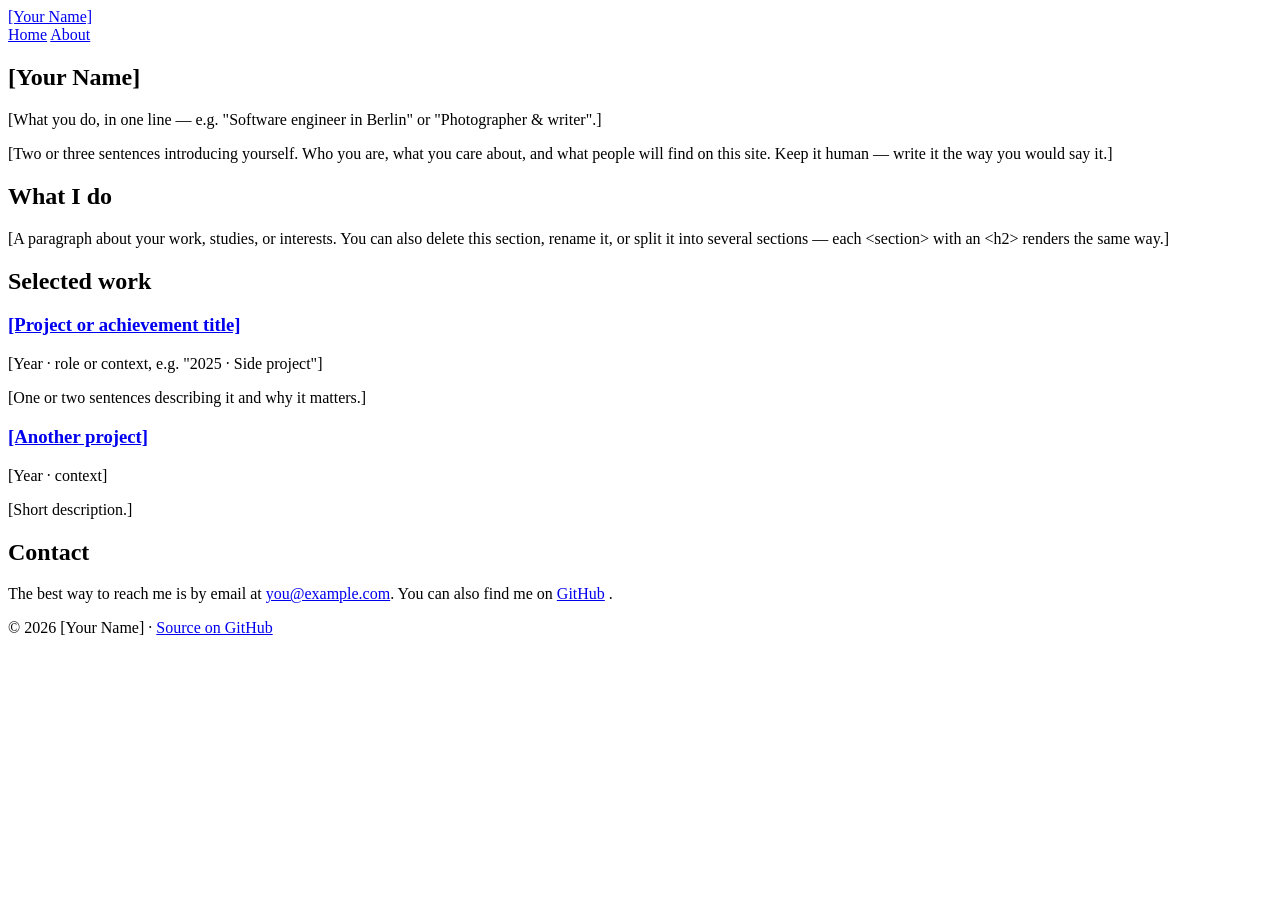
==== index.html @ b74f61a4 "Add files via upload" ====
<!DOCTYPE html>
<html lang="en">
<!--
  ============================================================
  index.html — Homepage
  ============================================================
  This is the front page of your personal website.

  HOW THIS FILE IS ORGANISED
  1. <head>   — metadata, page title, stylesheet link
  2. <header> — your name + site navigation (same on every page)
  3. <main>   — the actual page content, split into <section>s
  4. <footer> — copyright / small links (same on every page)

  ADDING A NEW PAGE (e.g. projects.html)
  1. Copy this file (or about.html) and rename it.
  2. Change the <title>, the <h1>/intro, and the content in <main>.
  3. Add a link to it in the <nav> below — on EVERY page,
     so the menu stays consistent across the site.
  4. Move the class "is-active" in the nav to mark the current page.

  Anything written like [THIS] is a placeholder for you to replace.
  ============================================================
-->
<head>
  <meta charset="UTF-8">
  <!-- Makes the site scale properly on phones -->
  <meta name="viewport" content="width=device-width, initial-scale=1.0">

  <!-- Shown in the browser tab and in search results -->
  <title>[Your Name] — Personal Website</title>

  <!-- Short description used by search engines and link previews -->
  <meta name="description" content="[One sentence about who you are and what you do.]">

  <!-- The single stylesheet for the whole site -->
  <link rel="stylesheet" href="css/style.css">

  <!-- Optional: a favicon (small icon in the browser tab).
       Put a file called favicon.png in assets/images/ and uncomment:
  <link rel="icon" href="assets/images/favicon.png">
  -->
</head>

<body>

  <!-- ==========================================================
       HEADER — appears identically on every page.
       If you edit it here, copy the change to every other page.
       ========================================================== -->
  <header class="site-header">
    <div class="wrap">
      <!-- Your name acts as the site logo and links home -->
      <a class="site-name" href="index.html">[Your Name]</a>

      <nav class="site-nav" aria-label="Main navigation">
        <!-- "is-active" marks the page the visitor is currently on -->
        <a href="index.html" class="is-active">Home</a>
        <a href="about.html">About</a>
        <!-- Add more pages here, e.g.:
        <a href="projects.html">Projects</a>
        <a href="writing.html">Writing</a>
        -->
      </nav>
    </div>
  </header>

  <!-- ==========================================================
       MAIN CONTENT — everything unique to this page lives here.
       ========================================================== -->
  <main class="wrap">

    <!-- INTRO / HERO — the first thing visitors read -->
    <section class="intro">
      <h1>[Your Name]</h1>
      <p class="intro-tagline">[What you do, in one line — e.g. "Software engineer in Berlin" or "Photographer &amp; writer".]</p>
      <p>
        [Two or three sentences introducing yourself. Who you are, what you
        care about, and what people will find on this site. Keep it human —
        write it the way you would say it.]
      </p>
    </section>

    <!-- WHAT I DO — a short overview section.
         Duplicate the <section> block to add more sections. -->
    <section>
      <h2>What I do</h2>
      <p>
        [A paragraph about your work, studies, or interests. You can also
        delete this section, rename it, or split it into several sections —
        each &lt;section&gt; with an &lt;h2&gt; renders the same way.]
      </p>
    </section>

    <!-- SELECTED WORK / PROJECTS — an example list layout.
         Each <article> is one item; copy-paste to add more. -->
    <section>
      <h2>Selected work</h2>

      <article class="item">
        <h3><a href="#">[Project or achievement title]</a></h3>
        <p class="item-meta">[Year · role or context, e.g. "2025 · Side project"]</p>
        <p>[One or two sentences describing it and why it matters.]</p>
      </article>

      <article class="item">
        <h3><a href="#">[Another project]</a></h3>
        <p class="item-meta">[Year · context]</p>
        <p>[Short description.]</p>
      </article>
    </section>

    <!-- CONTACT — how to reach you -->
    <section>
      <h2>Contact</h2>
      <p>
        The best way to reach me is by email at
        <a href="mailto:you@example.com">you@example.com</a>.
        You can also find me on
        <a href="https://github.com/yourusername">GitHub</a>
        <!-- Add more, e.g. LinkedIn, Mastodon, Instagram … -->.
      </p>
    </section>

  </main>

  <!-- ==========================================================
       FOOTER — appears identically on every page.
       ========================================================== -->
  <footer class="site-footer">
    <div class="wrap">
      <p>&copy; 2026 [Your Name] · <a href="https://github.com/yourusername/yourrepo">Source on GitHub</a></p>
    </div>
  </footer>

</body>
</html>
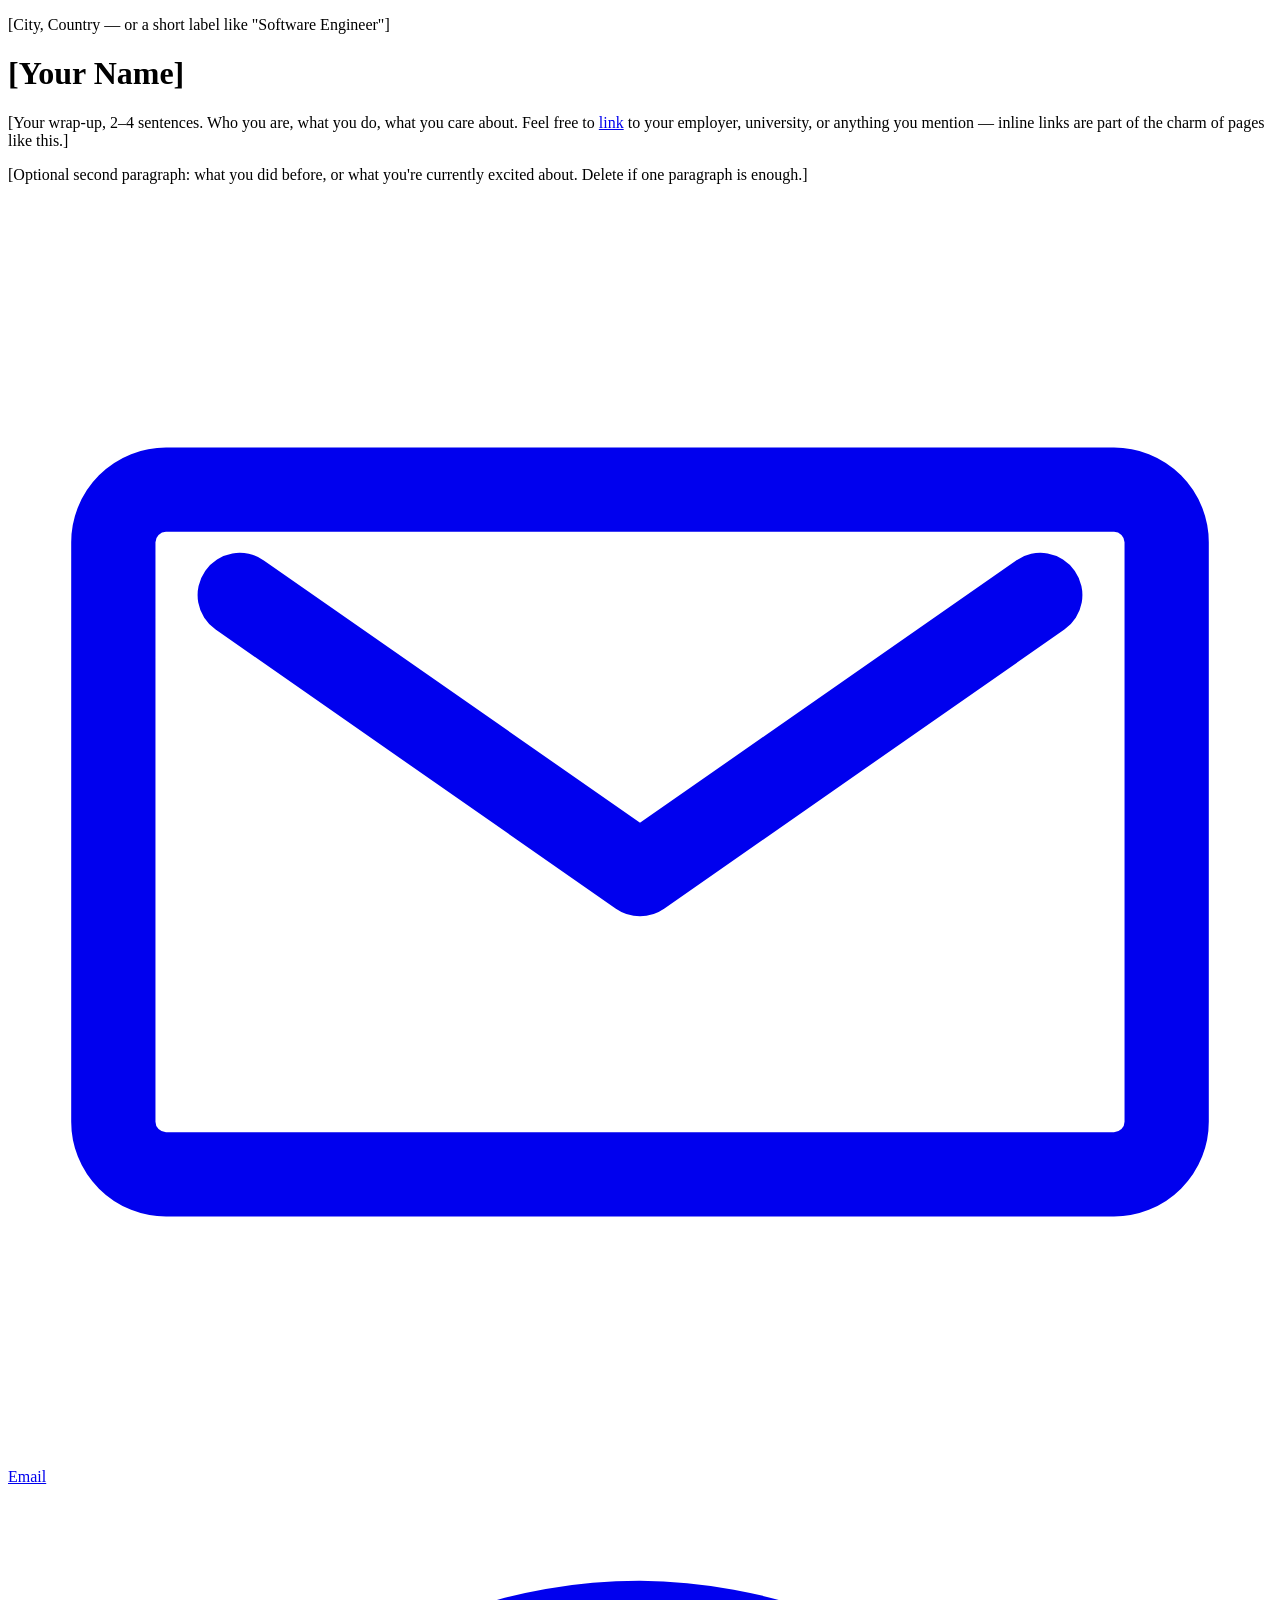
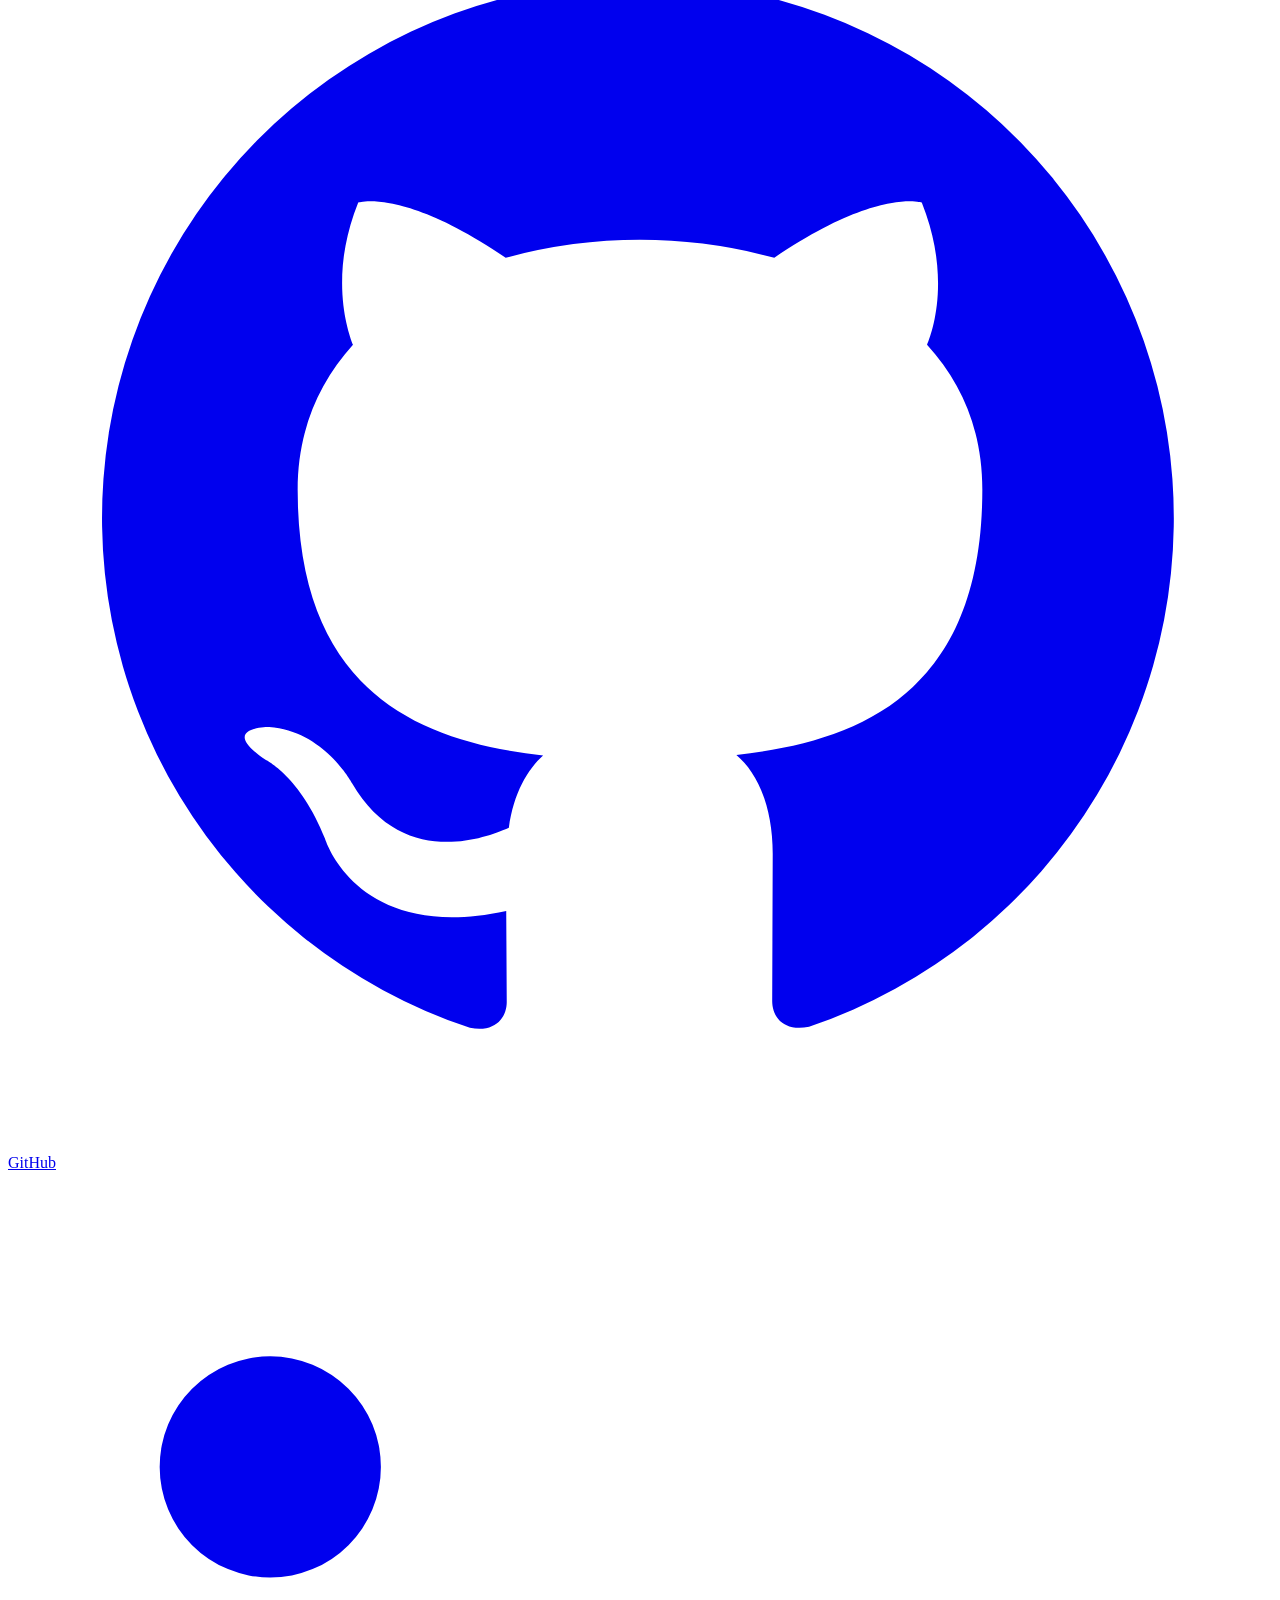
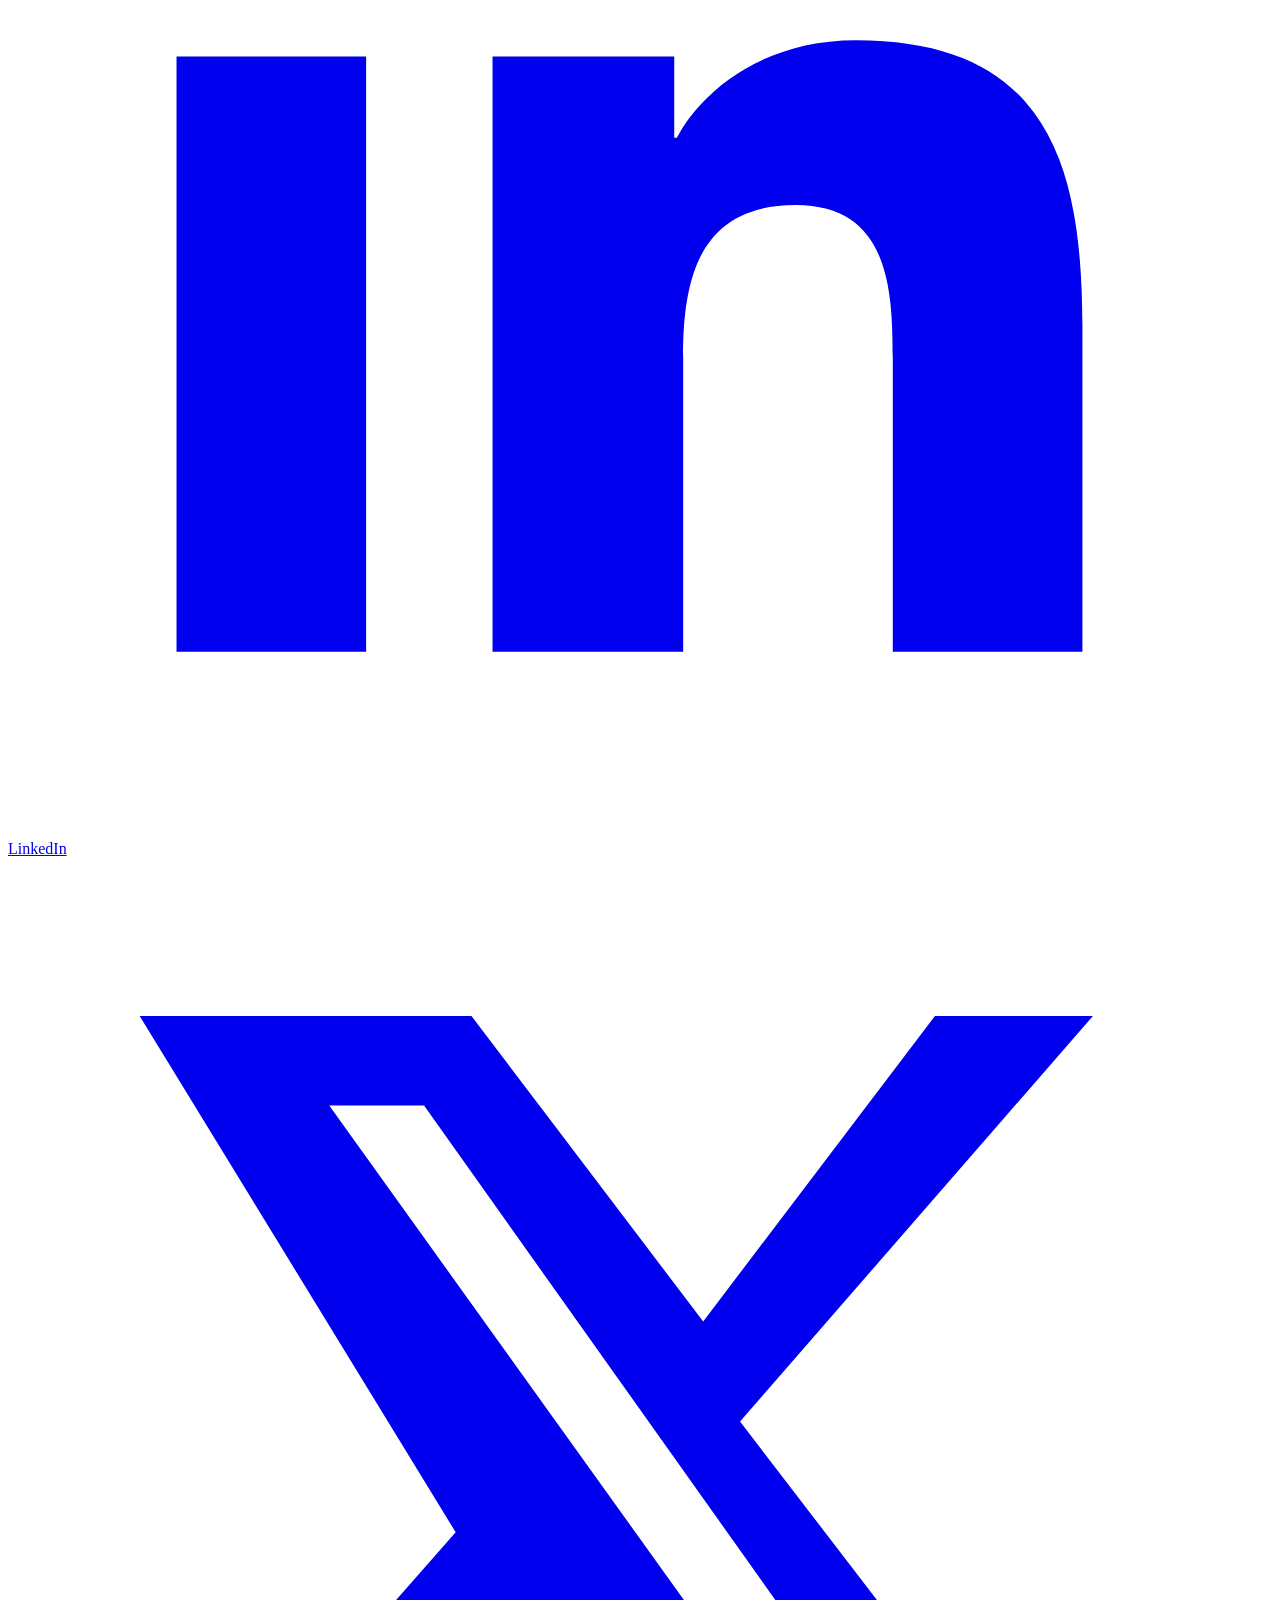
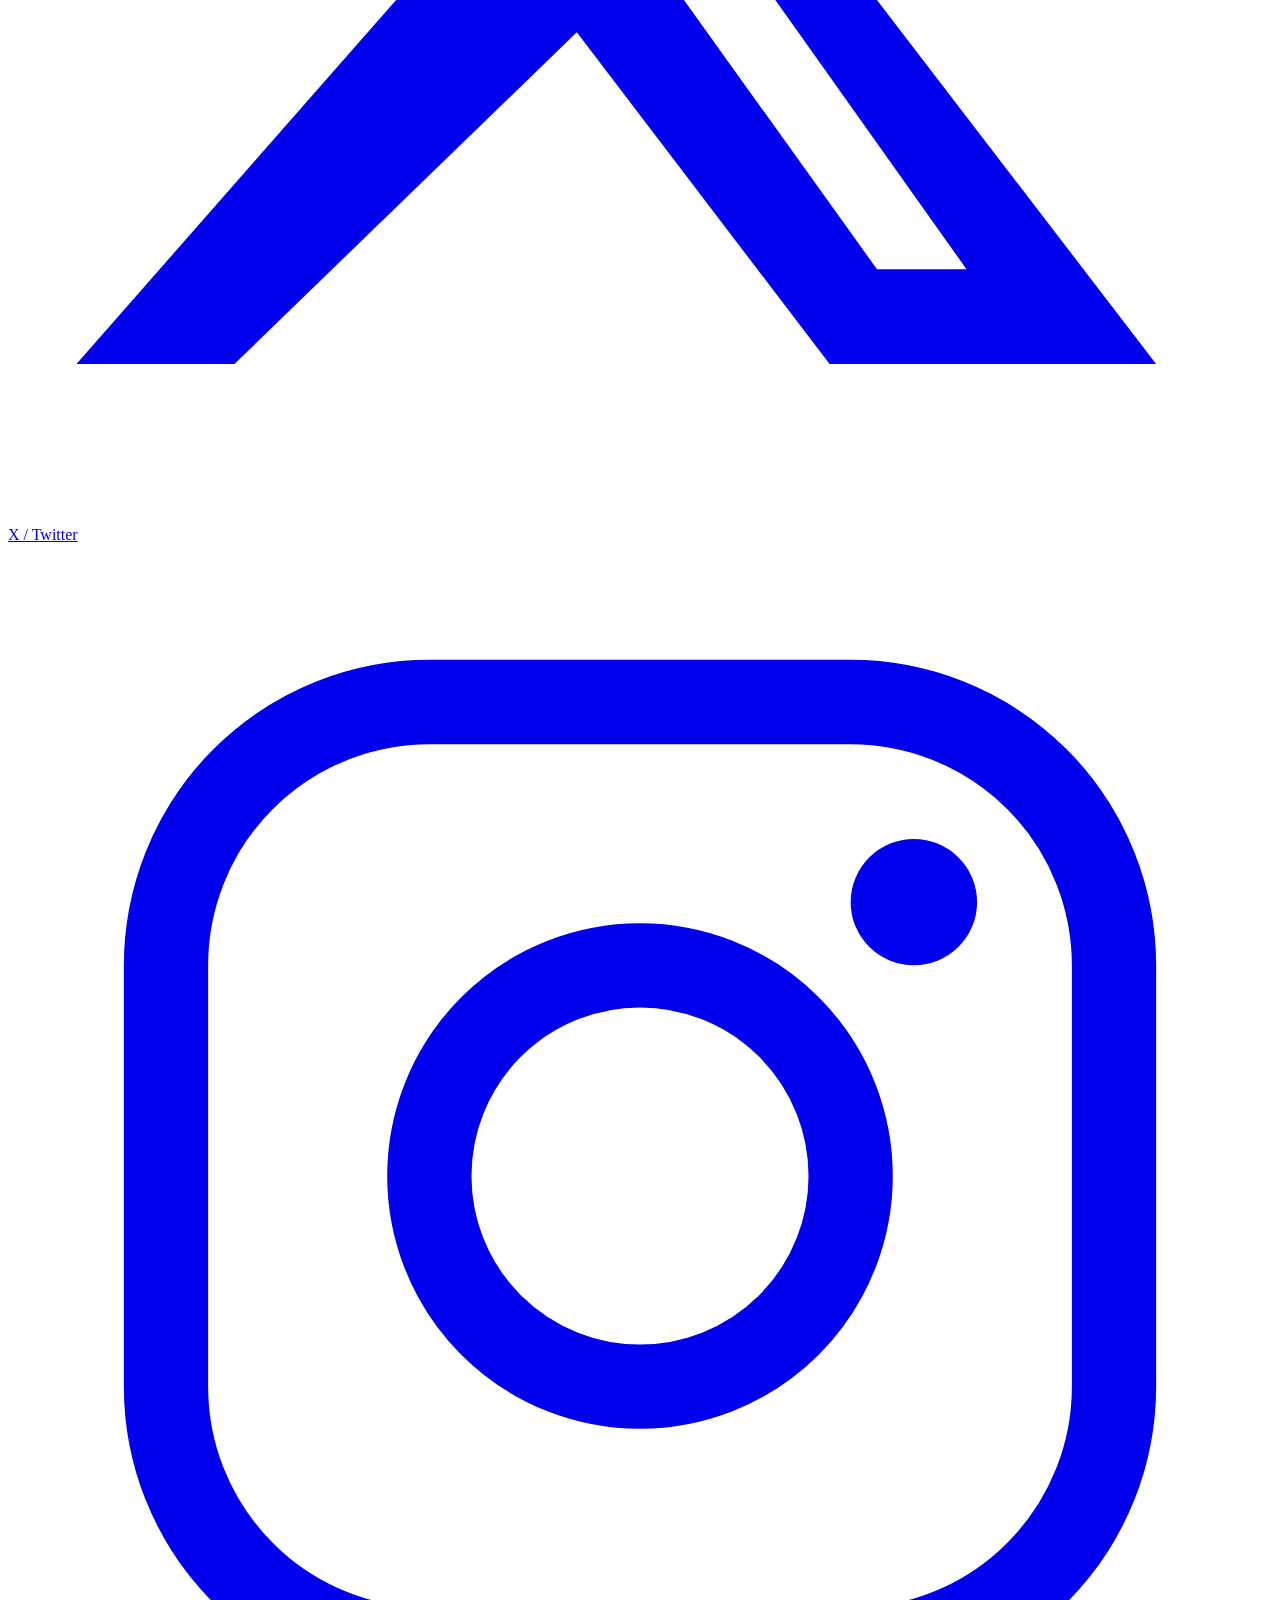
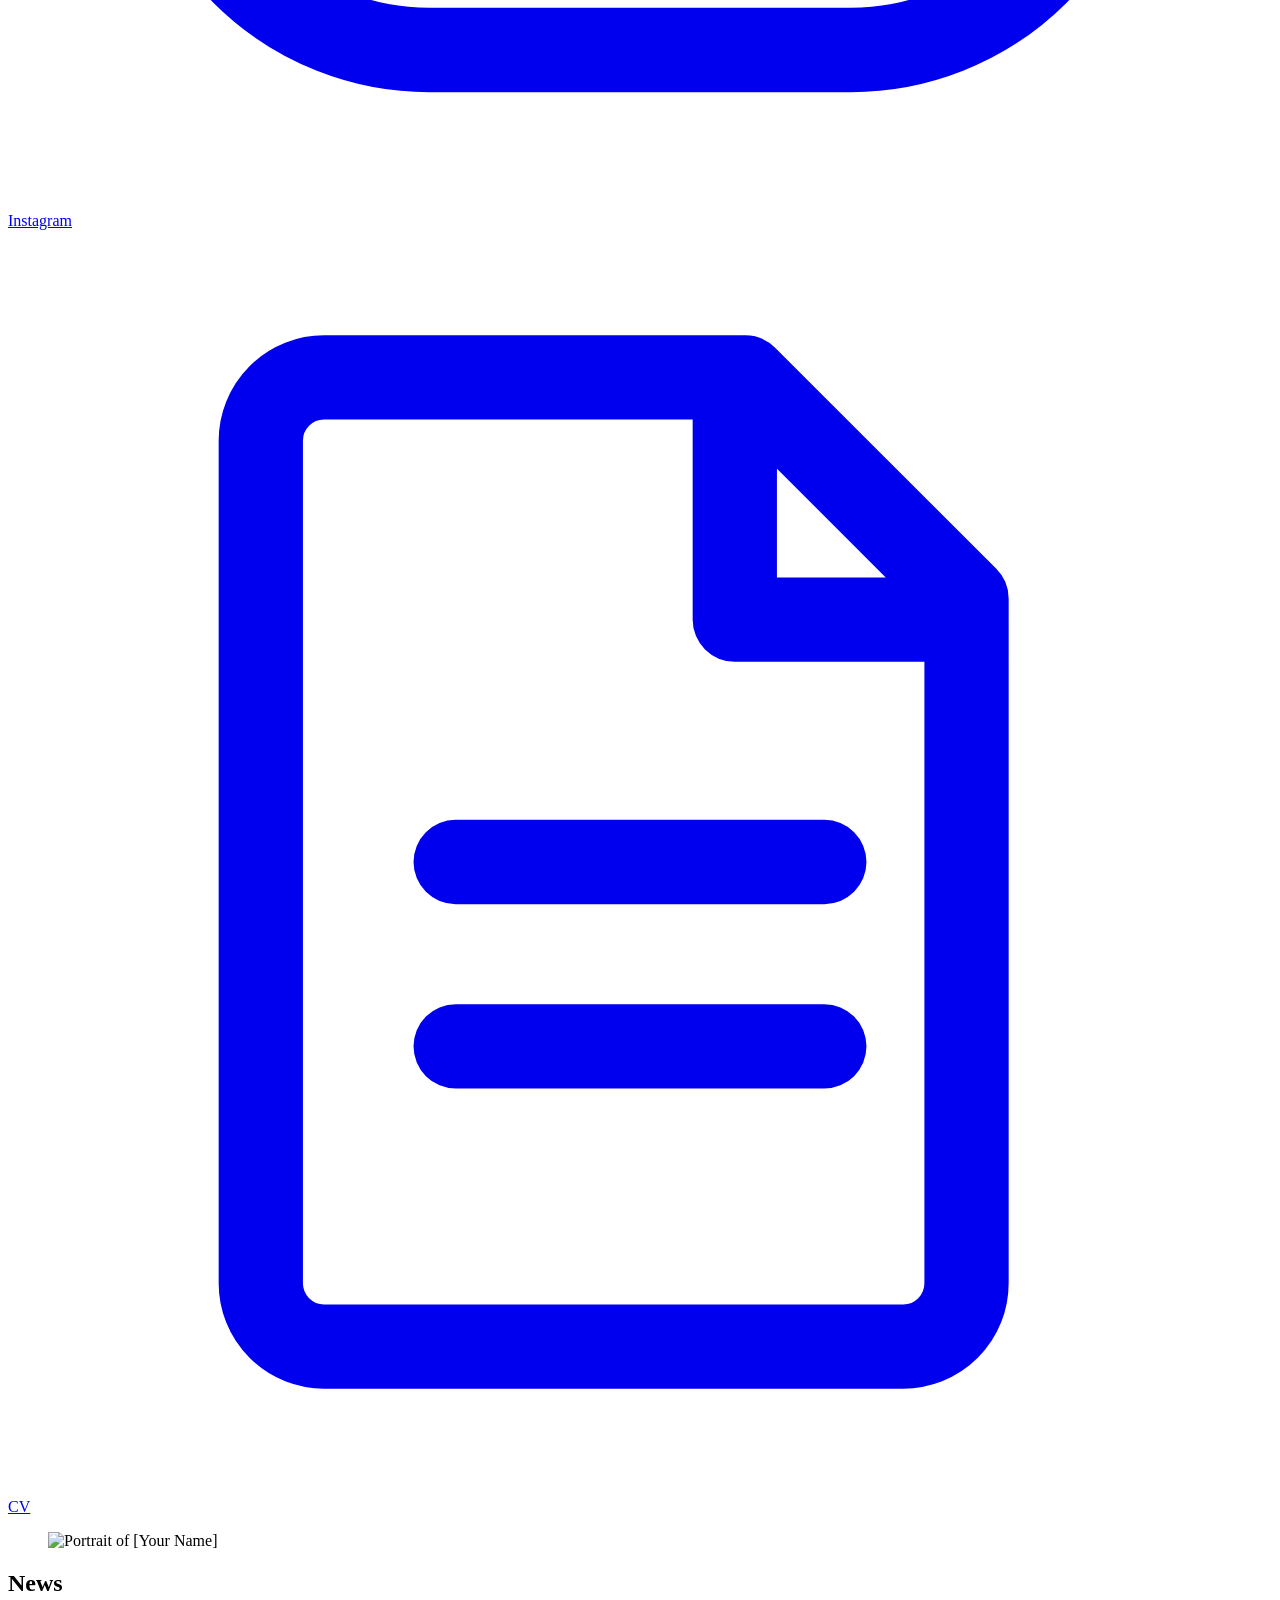
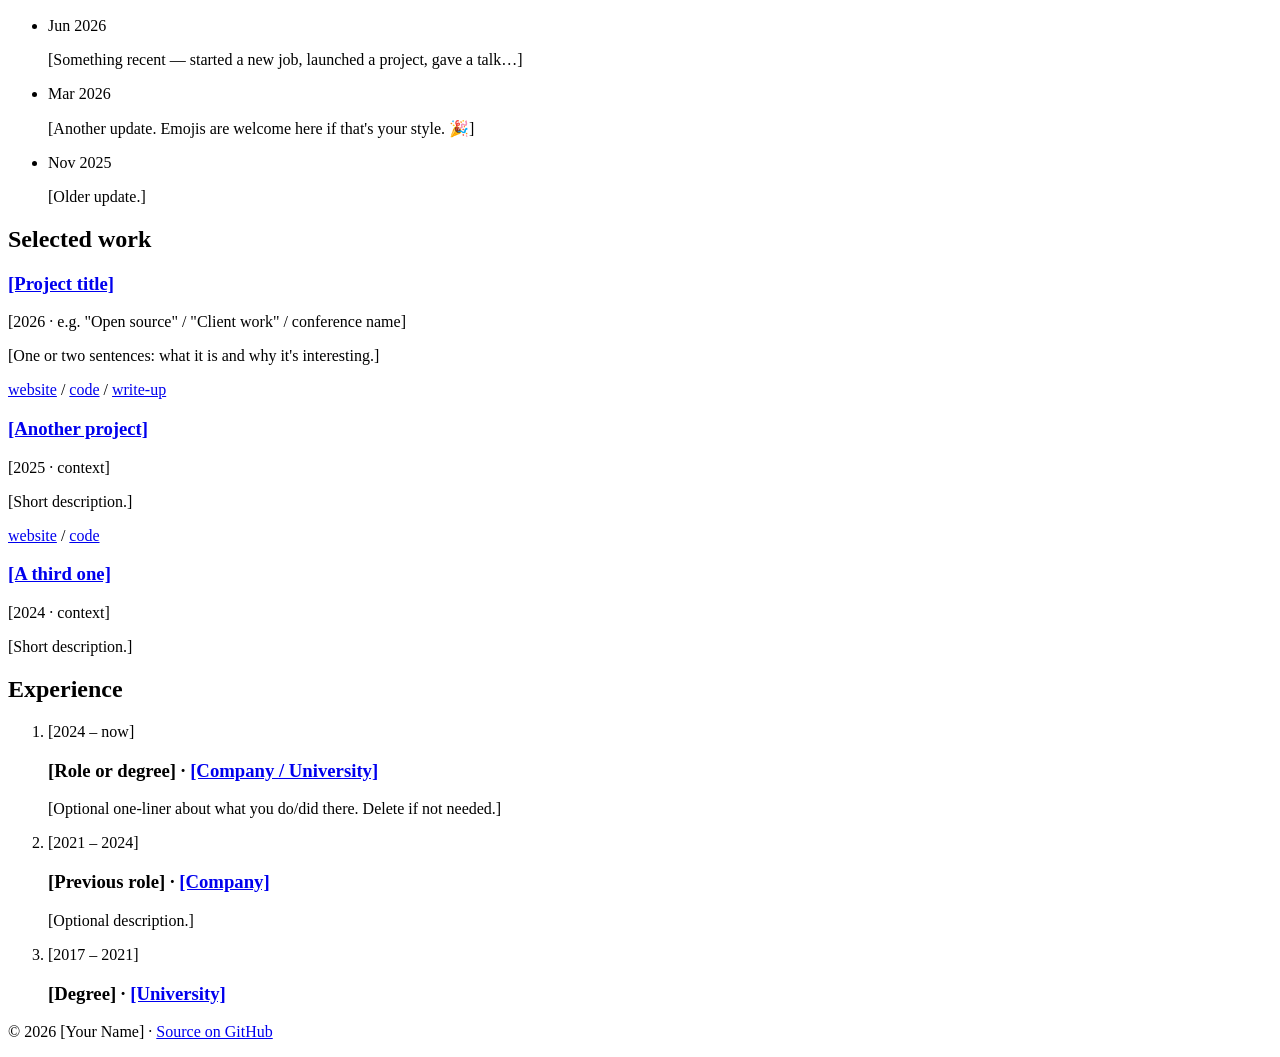
==== commit a28e2735: "Add files via upload" ====
--- a/index.html
+++ b/index.html
@@ -2,136 +2,226 @@
 <html lang="en">
 <!--
   ============================================================
-  index.html — Homepage
+  index.html — Single-page personal homepage
   ============================================================
-  This is the front page of your personal website.
-
-  HOW THIS FILE IS ORGANISED
-  1. <head>   — metadata, page title, stylesheet link
-  2. <header> — your name + site navigation (same on every page)
-  3. <main>   — the actual page content, split into <section>s
-  4. <footer> — copyright / small links (same on every page)
-
-  ADDING A NEW PAGE (e.g. projects.html)
-  1. Copy this file (or about.html) and rename it.
-  2. Change the <title>, the <h1>/intro, and the content in <main>.
-  3. Add a link to it in the <nav> below — on EVERY page,
-     so the menu stays consistent across the site.
-  4. Move the class "is-active" in the nav to mark the current page.
-
-  Anything written like [THIS] is a placeholder for you to replace.
+  Layout (top to bottom):
+
+  1. HERO        — your bio on the left, photo on the right,
+                   social links underneath the bio
+  2. NEWS        — short dated updates
+  3. SELECTED WORK — projects / publications / things you made
+  4. EXPERIENCE  — education & jobs as a timeline
+  5. FOOTER
+
+  Everything written [LIKE THIS] is a placeholder to replace.
+  Each section is independent: delete any <section> you don't
+  need, or duplicate one to add more — the styling adapts.
+
+  The matching styles live in css/style.css, organised with the
+  same section names so you can find things quickly.
   ============================================================
 -->
 <head>
   <meta charset="UTF-8">
-  <!-- Makes the site scale properly on phones -->
   <meta name="viewport" content="width=device-width, initial-scale=1.0">
 
-  <!-- Shown in the browser tab and in search results -->
-  <title>[Your Name] — Personal Website</title>
-
-  <!-- Short description used by search engines and link previews -->
-  <meta name="description" content="[One sentence about who you are and what you do.]">
-
-  <!-- The single stylesheet for the whole site -->
+  <!-- Browser tab + search result title -->
+  <title>[Your Name]</title>
+  <meta name="description" content="[One sentence: who you are and what you do.]">
+
   <link rel="stylesheet" href="css/style.css">
 
-  <!-- Optional: a favicon (small icon in the browser tab).
-       Put a file called favicon.png in assets/images/ and uncomment:
+  <!-- Optional favicon: put favicon.png into assets/images/ and uncomment
   <link rel="icon" href="assets/images/favicon.png">
   -->
 </head>
 
 <body>
 
-  <!-- ==========================================================
-       HEADER — appears identically on every page.
-       If you edit it here, copy the change to every other page.
-       ========================================================== -->
-  <header class="site-header">
-    <div class="wrap">
-      <!-- Your name acts as the site logo and links home -->
-      <a class="site-name" href="index.html">[Your Name]</a>
-
-      <nav class="site-nav" aria-label="Main navigation">
-        <!-- "is-active" marks the page the visitor is currently on -->
-        <a href="index.html" class="is-active">Home</a>
-        <a href="about.html">About</a>
-        <!-- Add more pages here, e.g.:
-        <a href="projects.html">Projects</a>
-        <a href="writing.html">Writing</a>
-        -->
+<main class="wrap">
+
+  <!-- ==========================================================
+       1. HERO — bio left, photo right (stacks on phones)
+       ========================================================== -->
+  <header class="hero">
+
+    <div class="hero-text">
+      <p class="eyebrow">[City, Country — or a short label like "Software Engineer"]</p>
+      <h1>[Your Name]</h1>
+
+      <p>
+        [Your wrap-up, 2–4 sentences. Who you are, what you do, what you
+        care about. Feel free to <a href="#">link</a> to your employer,
+        university, or anything you mention — inline links are part of
+        the charm of pages like this.]
+      </p>
+      <p>
+        [Optional second paragraph: what you did before, or what you're
+        currently excited about. Delete if one paragraph is enough.]
+      </p>
+
+      <!-- SOCIAL LINKS ---------------------------------------------
+           Each link is one <a class="chip">. The little pictures are
+           inline SVG icons (no downloads, they inherit the text color).
+           Delete the ones you don't use; reorder freely.
+           To add another network, copy a chip and swap icon + label.
+      ----------------------------------------------------------- -->
+      <nav class="socials" aria-label="Profiles and contact">
+
+        <a class="chip" href="mailto:you@example.com">
+          <svg class="icon" viewBox="0 0 24 24" aria-hidden="true"><path d="M3 5.5h18a1 1 0 0 1 1 1v11a1 1 0 0 1-1 1H3a1 1 0 0 1-1-1v-11a1 1 0 0 1 1-1Zm1.4 2L12 12.8 19.6 7.5" fill="none" stroke="currentColor" stroke-width="1.6" stroke-linecap="round" stroke-linejoin="round"/></svg>
+          Email
+        </a>
+
+        <a class="chip" href="https://github.com/yourusername">
+          <svg class="icon" viewBox="0 0 24 24" aria-hidden="true"><path fill="currentColor" d="M12 1.8a10.2 10.2 0 0 0-3.23 19.88c.51.1.7-.22.7-.49l-.01-1.73c-2.84.62-3.44-1.37-3.44-1.37-.46-1.18-1.13-1.5-1.13-1.5-.93-.63.07-.62.07-.62 1.03.07 1.57 1.06 1.57 1.06.91 1.57 2.4 1.11 2.98.85.09-.66.36-1.11.65-1.37-2.27-.26-4.66-1.14-4.66-5.05 0-1.12.4-2.03 1.05-2.75-.1-.26-.46-1.3.1-2.7 0 0 .86-.28 2.8 1.05a9.7 9.7 0 0 1 5.1 0c1.95-1.33 2.8-1.05 2.8-1.05.56 1.4.21 2.44.1 2.7.66.72 1.05 1.63 1.05 2.75 0 3.92-2.39 4.78-4.67 5.04.37.31.69.93.69 1.88l-.01 2.79c0 .27.18.59.7.49A10.2 10.2 0 0 0 12 1.8Z"/></svg>
+          GitHub
+        </a>
+
+        <a class="chip" href="https://www.linkedin.com/in/yourusername">
+          <svg class="icon" viewBox="0 0 24 24" aria-hidden="true"><path fill="currentColor" d="M4.98 3.5a2.1 2.1 0 1 1 0 4.2 2.1 2.1 0 0 1 0-4.2ZM3.2 9.2h3.6V20.5H3.2V9.2Zm6 0h3.45v1.54h.05c.48-.9 1.65-1.85 3.4-1.85 3.63 0 4.3 2.36 4.3 5.43v6.18h-3.6v-5.48c0-1.31-.02-3-1.85-3-1.85 0-2.13 1.43-2.13 2.9v5.58H9.2V9.2Z"/></svg>
+          LinkedIn
+        </a>
+
+        <a class="chip" href="https://x.com/yourusername">
+          <svg class="icon" viewBox="0 0 24 24" aria-hidden="true"><path fill="currentColor" d="M17.6 3h3l-6.7 7.7L21.8 21h-6.2l-4.8-6.3L4.3 21h-3l7.2-8.2L2.5 3h6.3l4.4 5.8L17.6 3Zm-1.1 16.2h1.7L7.9 4.7H6.1l10.4 14.5Z"/></svg>
+          X / Twitter
+        </a>
+
+        <a class="chip" href="https://instagram.com/yourusername">
+          <svg class="icon" viewBox="0 0 24 24" aria-hidden="true"><rect x="3" y="3" width="18" height="18" rx="5" fill="none" stroke="currentColor" stroke-width="1.6"/><circle cx="12" cy="12" r="4" fill="none" stroke="currentColor" stroke-width="1.6"/><circle cx="17.2" cy="6.8" r="1.2" fill="currentColor"/></svg>
+          Instagram
+        </a>
+
+        <a class="chip" href="assets/files/cv.pdf">
+          <svg class="icon" viewBox="0 0 24 24" aria-hidden="true"><path d="M6 2.8h8l4.2 4.2v13a1.2 1.2 0 0 1-1.2 1.2H6A1.2 1.2 0 0 1 4.8 20V4A1.2 1.2 0 0 1 6 2.8Zm7.8.6V7.4h4M8.5 12h7M8.5 15.5h7" fill="none" stroke="currentColor" stroke-width="1.6" stroke-linecap="round" stroke-linejoin="round"/></svg>
+          CV
+        </a>
+
       </nav>
     </div>
+
+    <!-- PHOTO -----------------------------------------------------
+         Replace the placeholder: put your photo (roughly square,
+         e.g. 600x600px) into assets/images/ and change src to it,
+         e.g. src="assets/images/portrait.jpg".
+         Update the alt text to describe the actual photo.
+    ------------------------------------------------------------ -->
+    <figure class="hero-photo">
+      <img src="assets/images/portrait-placeholder.svg"
+           alt="Portrait of [Your Name]" width="400" height="400">
+    </figure>
+
   </header>
 
-  <!-- ==========================================================
-       MAIN CONTENT — everything unique to this page lives here.
-       ========================================================== -->
-  <main class="wrap">
-
-    <!-- INTRO / HERO — the first thing visitors read -->
-    <section class="intro">
-      <h1>[Your Name]</h1>
-      <p class="intro-tagline">[What you do, in one line — e.g. "Software engineer in Berlin" or "Photographer &amp; writer".]</p>
-      <p>
-        [Two or three sentences introducing yourself. Who you are, what you
-        care about, and what people will find on this site. Keep it human —
-        write it the way you would say it.]
-      </p>
-    </section>
-
-    <!-- WHAT I DO — a short overview section.
-         Duplicate the <section> block to add more sections. -->
-    <section>
-      <h2>What I do</h2>
-      <p>
-        [A paragraph about your work, studies, or interests. You can also
-        delete this section, rename it, or split it into several sections —
-        each &lt;section&gt; with an &lt;h2&gt; renders the same way.]
-      </p>
-    </section>
-
-    <!-- SELECTED WORK / PROJECTS — an example list layout.
-         Each <article> is one item; copy-paste to add more. -->
-    <section>
-      <h2>Selected work</h2>
-
-      <article class="item">
-        <h3><a href="#">[Project or achievement title]</a></h3>
-        <p class="item-meta">[Year · role or context, e.g. "2025 · Side project"]</p>
-        <p>[One or two sentences describing it and why it matters.]</p>
-      </article>
-
-      <article class="item">
+
+  <!-- ==========================================================
+       2. NEWS — short dated updates, newest first.
+       Each update is one <li>: a <time> tag + text.
+       ========================================================== -->
+  <section id="news">
+    <h2>News</h2>
+    <ul class="news-list">
+      <li>
+        <time datetime="2026-06">Jun 2026</time>
+        <p>[Something recent — started a new job, launched a project, gave a talk…]</p>
+      </li>
+      <li>
+        <time datetime="2026-03">Mar 2026</time>
+        <p>[Another update. Emojis are welcome here if that's your style. 🎉]</p>
+      </li>
+      <li>
+        <time datetime="2025-11">Nov 2025</time>
+        <p>[Older update.]</p>
+      </li>
+    </ul>
+  </section>
+
+
+  <!-- ==========================================================
+       3. SELECTED WORK — projects, publications, or anything
+       you've made. Each <article class="work"> is one entry:
+       a small thumbnail on the left, text on the right.
+
+       Thumbnail: put an image (~480x360px, 4:3) in assets/images/
+       and point the <img> at it. Until then a neutral placeholder
+       block is shown via the "thumb-empty" class — once you add a
+       real image, remove that class and uncomment the <img>.
+       ========================================================== -->
+  <section id="work">
+    <h2>Selected work</h2>
+
+    <article class="work">
+      <div class="work-thumb thumb-empty">
+        <!-- <img src="assets/images/project1.jpg" alt="[What the image shows]"> -->
+      </div>
+      <div class="work-body">
+        <h3><a href="#">[Project title]</a></h3>
+        <p class="work-meta">[2026 · e.g. "Open source" / "Client work" / conference name]</p>
+        <p>[One or two sentences: what it is and why it's interesting.]</p>
+        <p class="work-links">
+          <a href="#">website</a> / <a href="#">code</a> / <a href="#">write-up</a>
+        </p>
+      </div>
+    </article>
+
+    <article class="work">
+      <div class="work-thumb thumb-empty"></div>
+      <div class="work-body">
         <h3><a href="#">[Another project]</a></h3>
-        <p class="item-meta">[Year · context]</p>
+        <p class="work-meta">[2025 · context]</p>
         <p>[Short description.]</p>
-      </article>
-    </section>
-
-    <!-- CONTACT — how to reach you -->
-    <section>
-      <h2>Contact</h2>
-      <p>
-        The best way to reach me is by email at
-        <a href="mailto:you@example.com">you@example.com</a>.
-        You can also find me on
-        <a href="https://github.com/yourusername">GitHub</a>
-        <!-- Add more, e.g. LinkedIn, Mastodon, Instagram … -->.
-      </p>
-    </section>
-
-  </main>
-
-  <!-- ==========================================================
-       FOOTER — appears identically on every page.
-       ========================================================== -->
-  <footer class="site-footer">
-    <div class="wrap">
-      <p>&copy; 2026 [Your Name] · <a href="https://github.com/yourusername/yourrepo">Source on GitHub</a></p>
-    </div>
-  </footer>
+        <p class="work-links"><a href="#">website</a> / <a href="#">code</a></p>
+      </div>
+    </article>
+
+    <article class="work">
+      <div class="work-thumb thumb-empty"></div>
+      <div class="work-body">
+        <h3><a href="#">[A third one]</a></h3>
+        <p class="work-meta">[2024 · context]</p>
+        <p>[Short description.]</p>
+      </div>
+    </article>
+
+  </section>
+
+
+  <!-- ==========================================================
+       4. EXPERIENCE — education and work as a simple timeline.
+       Each <li> is one station; newest first.
+       ========================================================== -->
+  <section id="experience">
+    <h2>Experience</h2>
+    <ol class="timeline">
+      <li>
+        <p class="timeline-when">[2024 – now]</p>
+        <h3>[Role or degree] · <a href="#">[Company / University]</a></h3>
+        <p>[Optional one-liner about what you do/did there. Delete if not needed.]</p>
+      </li>
+      <li>
+        <p class="timeline-when">[2021 – 2024]</p>
+        <h3>[Previous role] · <a href="#">[Company]</a></h3>
+        <p>[Optional description.]</p>
+      </li>
+      <li>
+        <p class="timeline-when">[2017 – 2021]</p>
+        <h3>[Degree] · <a href="#">[University]</a></h3>
+      </li>
+    </ol>
+  </section>
+
+</main>
+
+
+<!-- ==========================================================
+     5. FOOTER
+     ========================================================== -->
+<footer class="site-footer">
+  <div class="wrap">
+    <p>&copy; 2026 [Your Name] · <a href="https://github.com/yourusername/yourrepo">Source on GitHub</a></p>
+  </div>
+</footer>
 
 </body>
 </html>
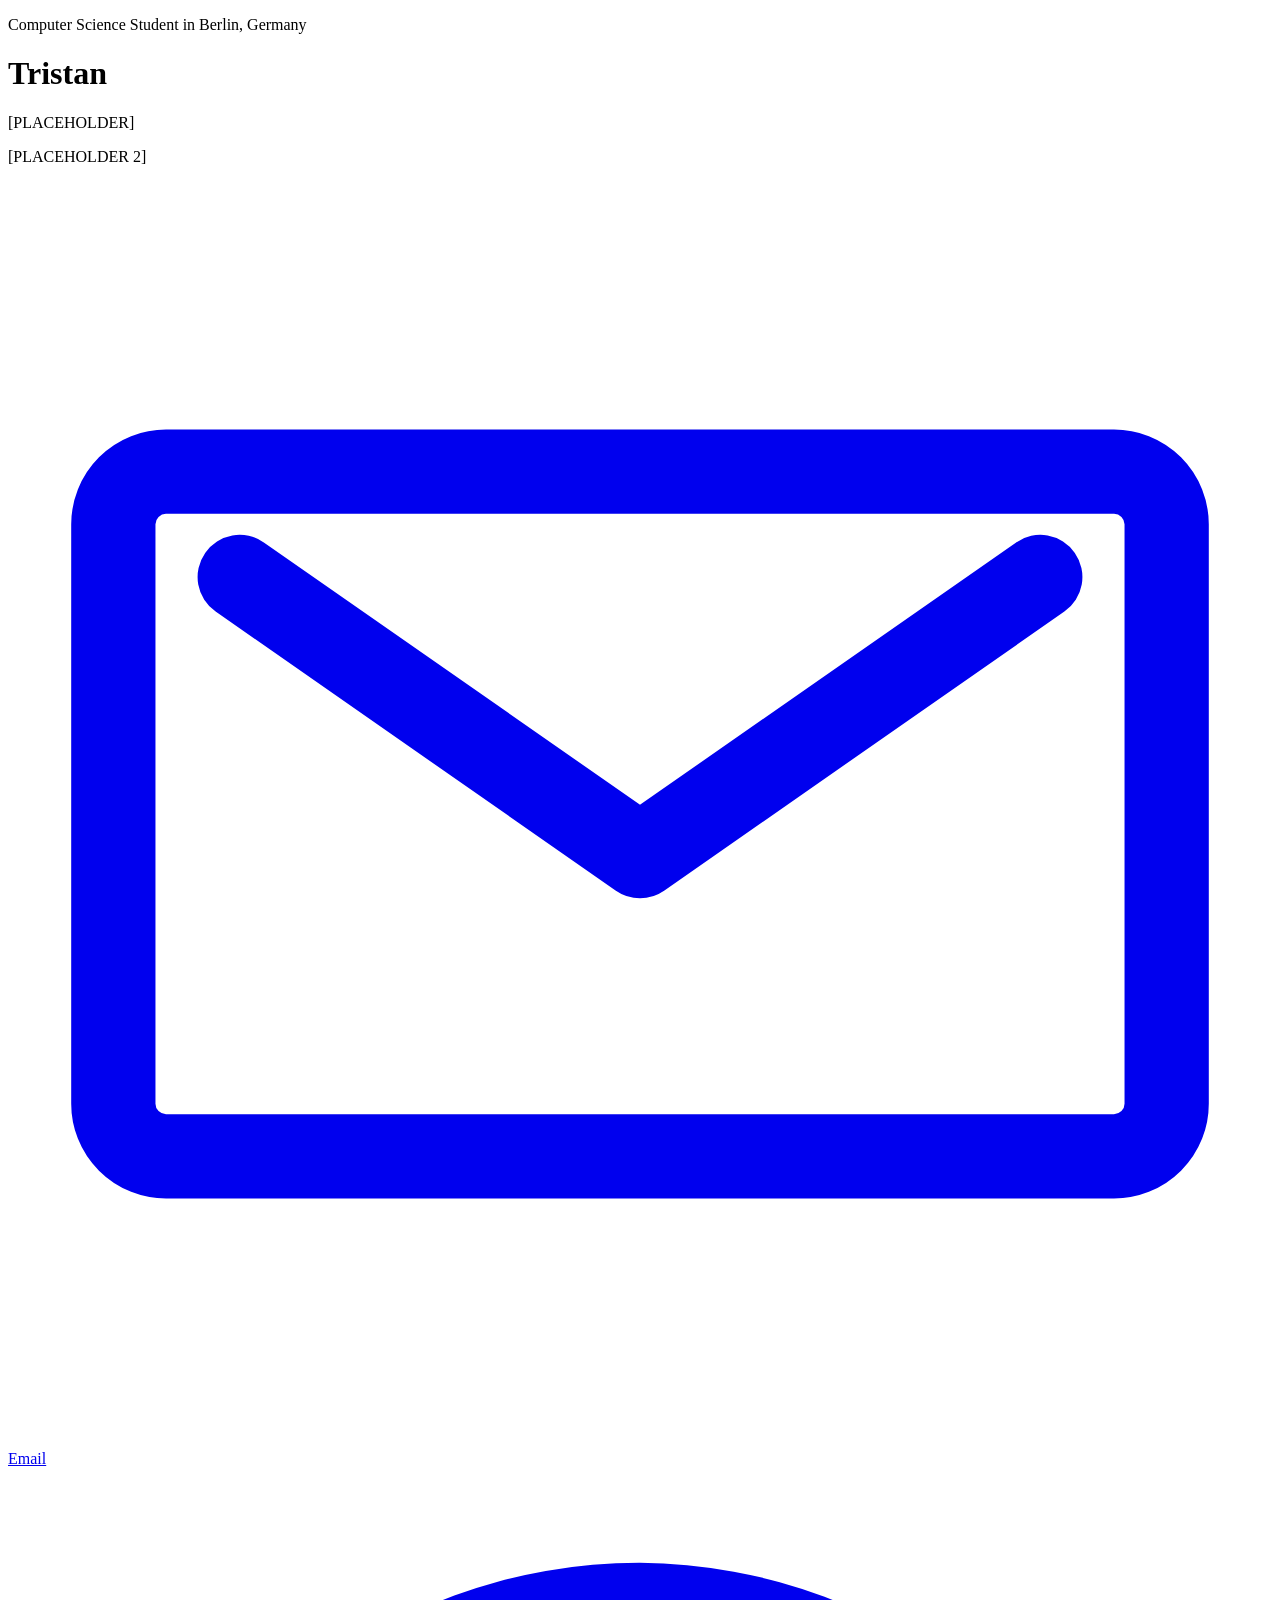
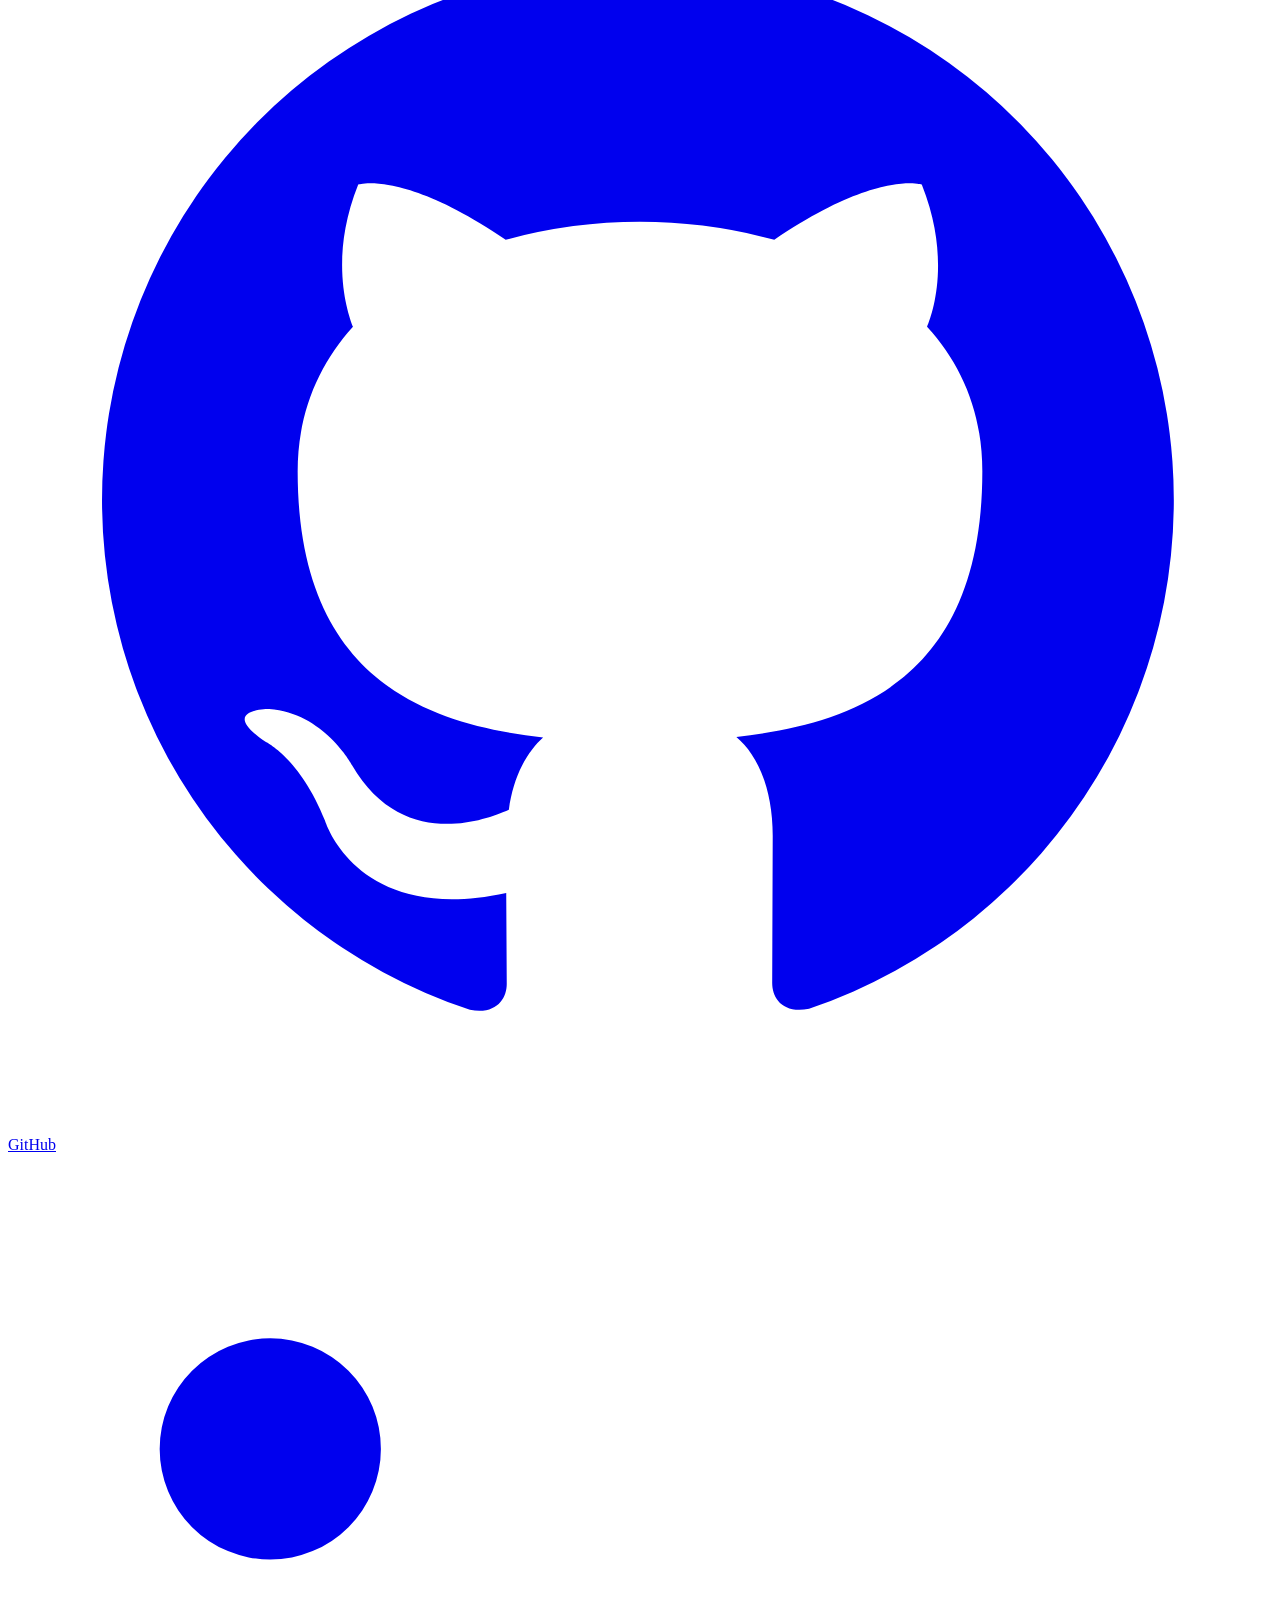
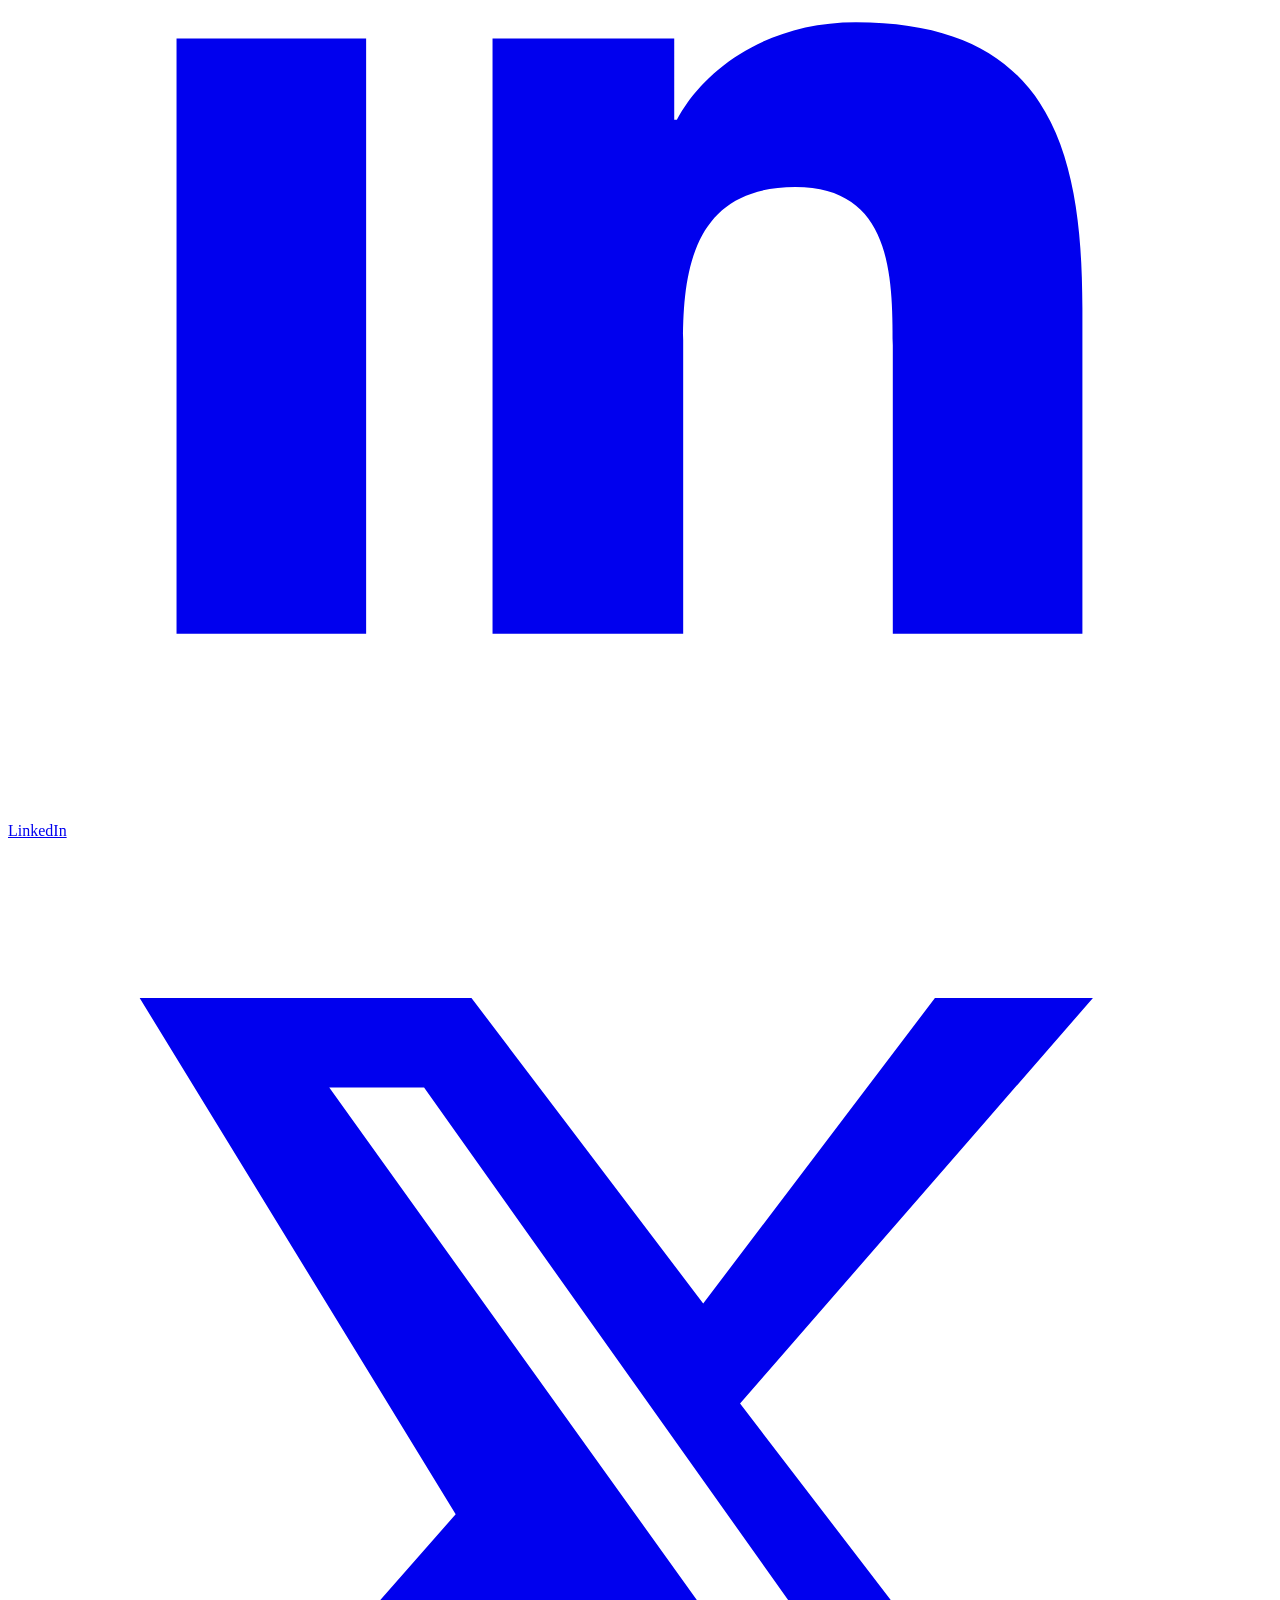
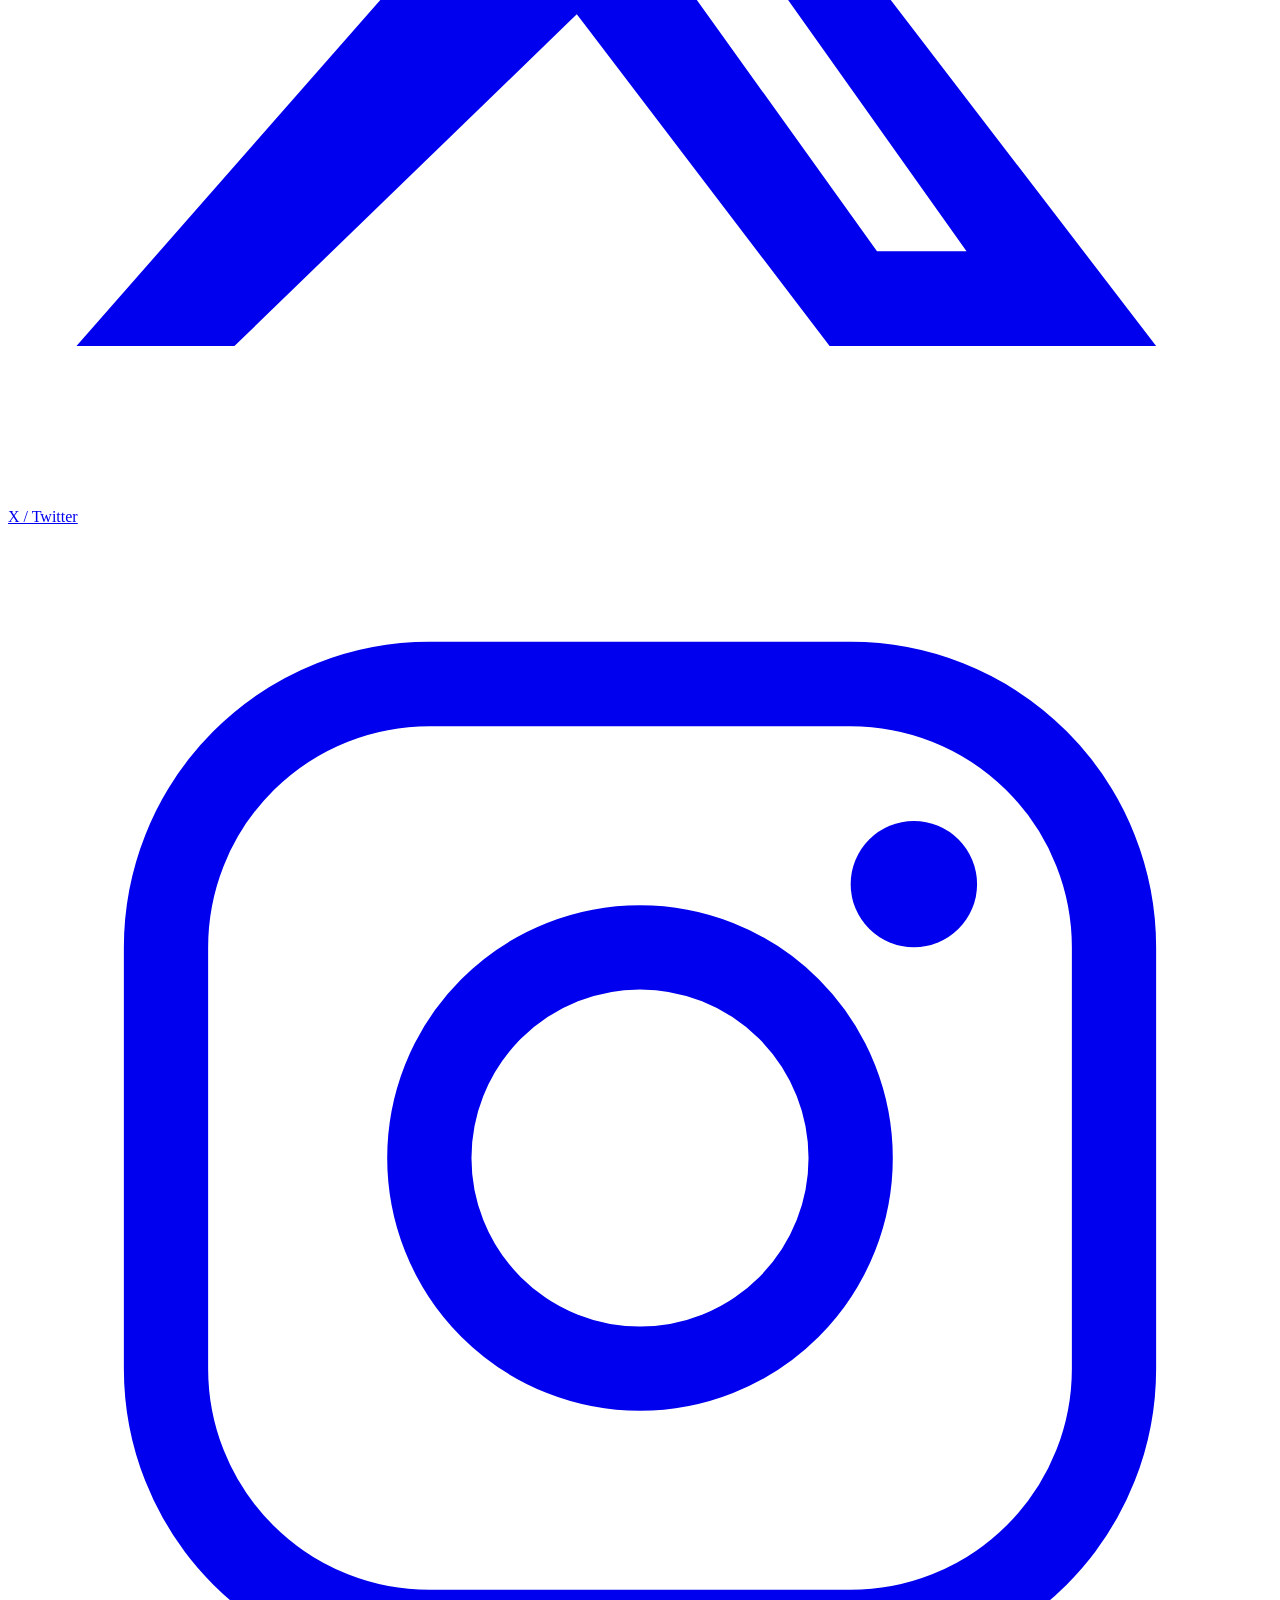
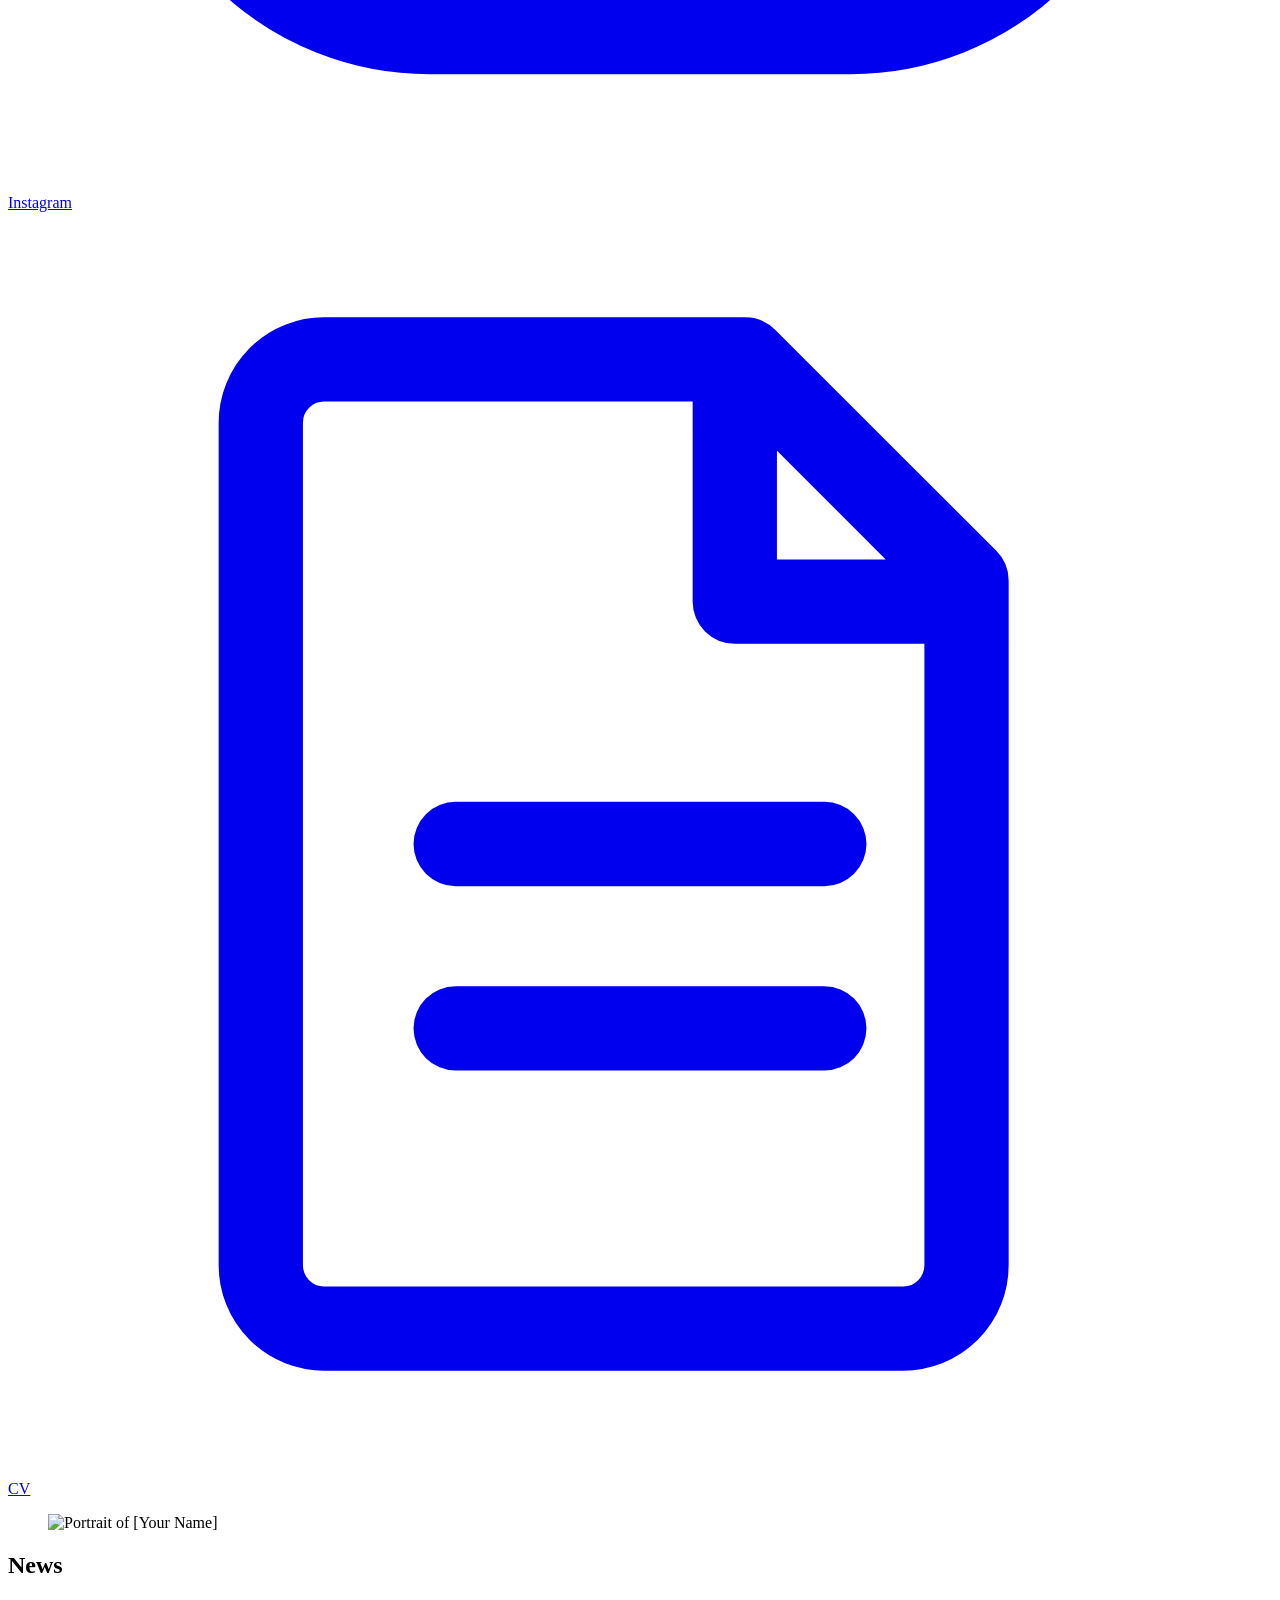
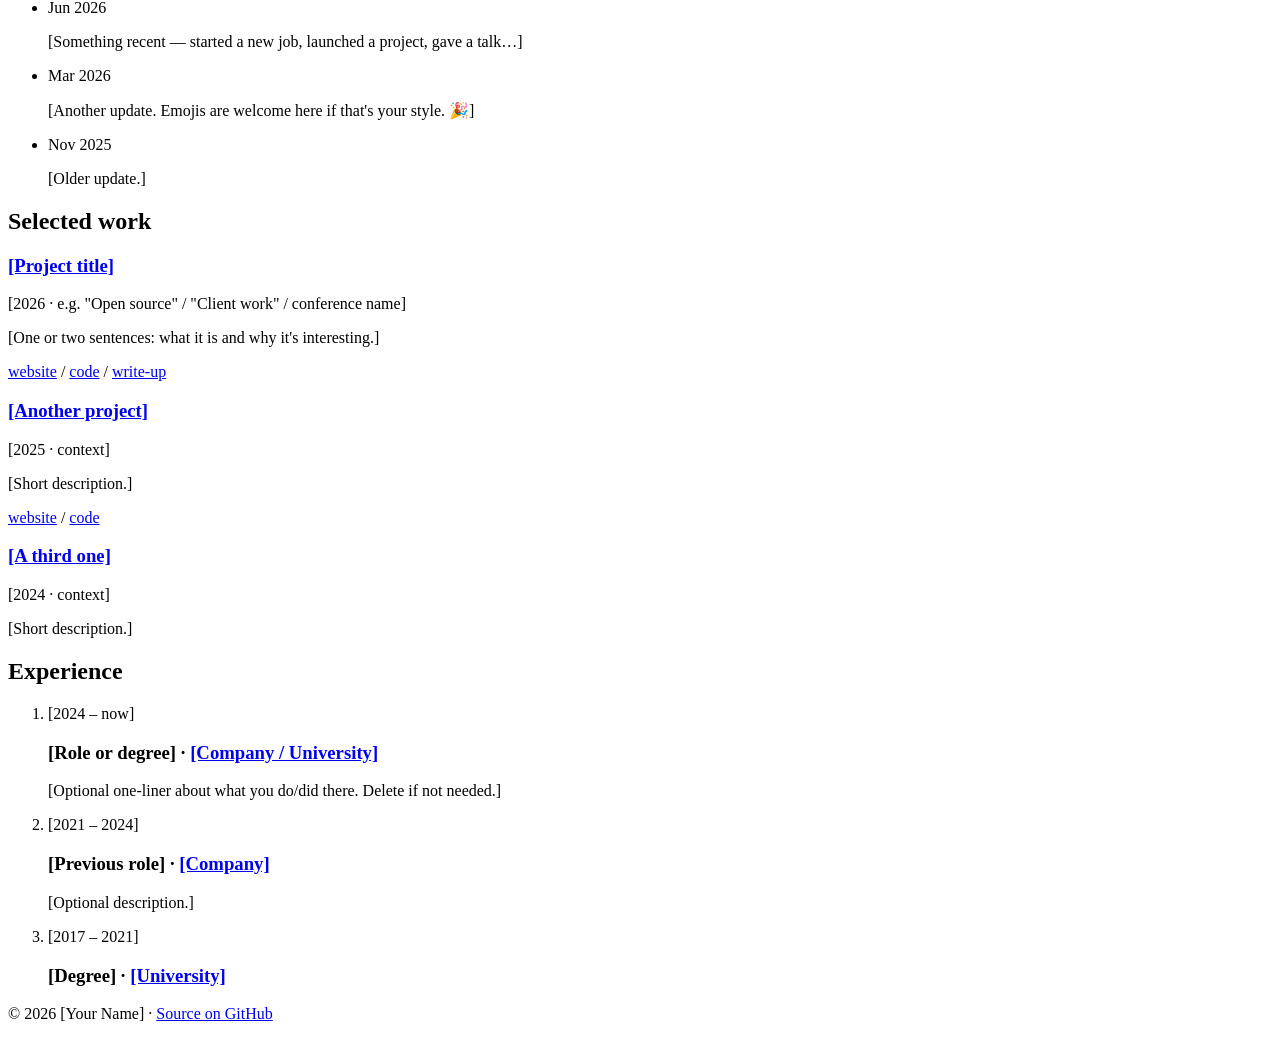
==== commit a4a1294b: "Modify personal details in index.html Updated personal information in index.html including name and " ====
--- a/index.html
+++ b/index.html
@@ -6,19 +6,12 @@
   ============================================================
   Layout (top to bottom):
 
-  1. HERO        — your bio on the left, photo on the right,
+  1. HERO        — bio on the left, photo on the right,
                    social links underneath the bio
   2. NEWS        — short dated updates
   3. SELECTED WORK — projects / publications / things you made
   4. EXPERIENCE  — education & jobs as a timeline
   5. FOOTER
-
-  Everything written [LIKE THIS] is a placeholder to replace.
-  Each section is independent: delete any <section> you don't
-  need, or duplicate one to add more — the styling adapts.
-
-  The matching styles live in css/style.css, organised with the
-  same section names so you can find things quickly.
   ============================================================
 -->
 <head>
@@ -26,38 +19,26 @@
   <meta name="viewport" content="width=device-width, initial-scale=1.0">
 
   <!-- Browser tab + search result title -->
-  <title>[Your Name]</title>
+  <title>Tristan</title>
   <meta name="description" content="[One sentence: who you are and what you do.]">
 
   <link rel="stylesheet" href="css/style.css">
-
-  <!-- Optional favicon: put favicon.png into assets/images/ and uncomment
-  <link rel="icon" href="assets/images/favicon.png">
-  -->
 </head>
 
 <body>
 
 <main class="wrap">
-
-  <!-- ==========================================================
-       1. HERO — bio left, photo right (stacks on phones)
-       ========================================================== -->
   <header class="hero">
 
     <div class="hero-text">
-      <p class="eyebrow">[City, Country — or a short label like "Software Engineer"]</p>
-      <h1>[Your Name]</h1>
+      <p class="eyebrow">Computer Science Student in Berlin, Germany</p>
+      <h1>Tristan</h1>
 
       <p>
-        [Your wrap-up, 2–4 sentences. Who you are, what you do, what you
-        care about. Feel free to <a href="#">link</a> to your employer,
-        university, or anything you mention — inline links are part of
-        the charm of pages like this.]
+        [PLACEHOLDER]
       </p>
       <p>
-        [Optional second paragraph: what you did before, or what you're
-        currently excited about. Delete if one paragraph is enough.]
+        [PLACEHOLDER 2]
       </p>
 
       <!-- SOCIAL LINKS ---------------------------------------------
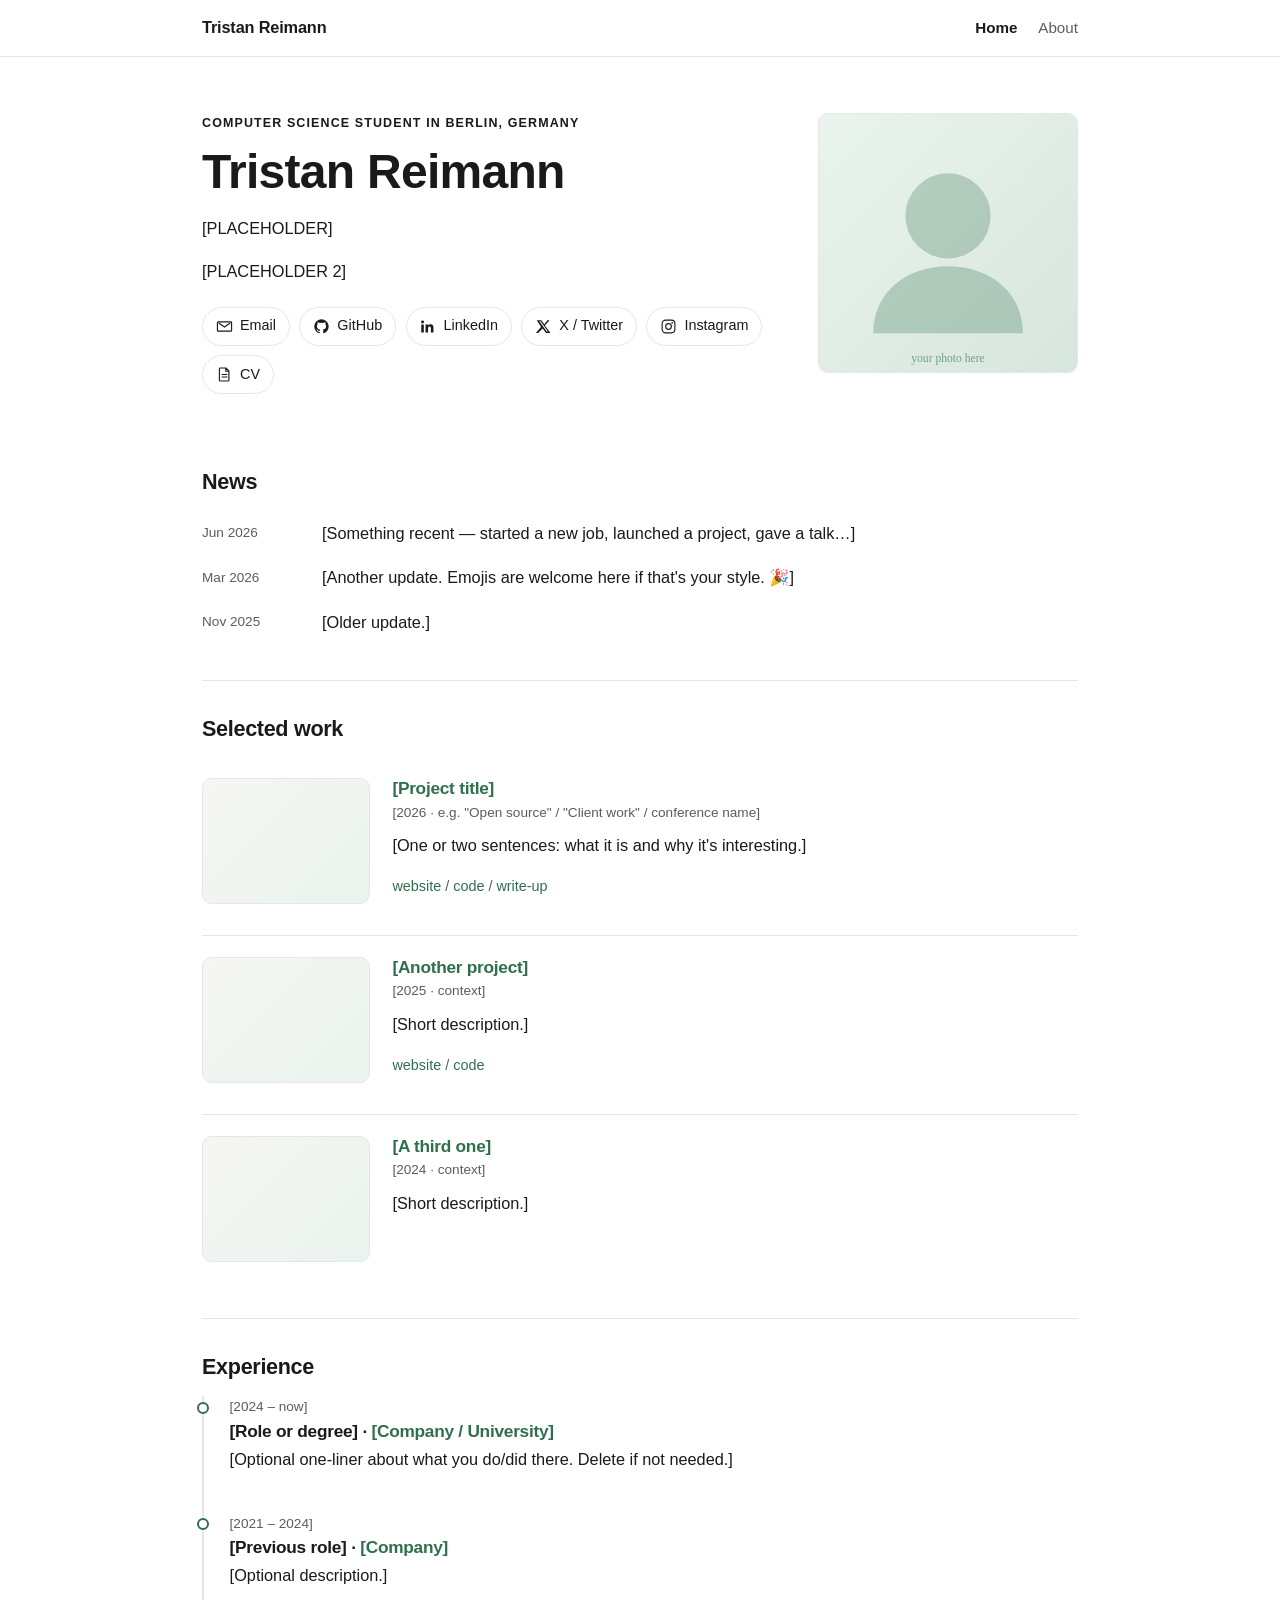
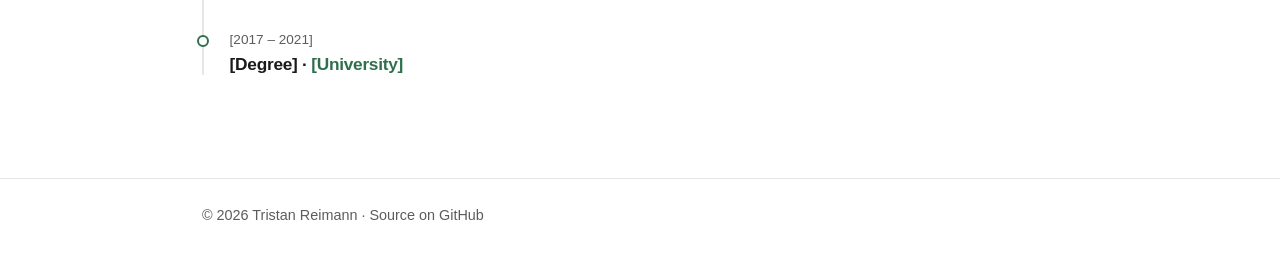
==== commit 8d622e64: "initial commit" ====
--- a/index.html
+++ b/index.html
@@ -19,20 +19,32 @@
   <meta name="viewport" content="width=device-width, initial-scale=1.0">
 
   <!-- Browser tab + search result title -->
-  <title>Tristan</title>
-  <meta name="description" content="[One sentence: who you are and what you do.]">
+  <title>Tristan Reimann</title>
+  <meta name="description" content="Tristan Reimann — Computer Science student in Berlin, Germany.">
+  <link rel="icon" href="assets/images/favicon.svg" type="image/svg+xml">
 
   <link rel="stylesheet" href="css/style.css">
 </head>
 
 <body>
 
+<!-- HEADER — keep identical to about.html, except "is-active" -->
+<header class="site-header">
+  <div class="wrap">
+    <a class="site-name" href="index.html">Tristan Reimann</a>
+    <nav class="site-nav" aria-label="Main navigation">
+      <a href="index.html" class="is-active">Home</a>
+      <a href="about.html">About</a>
+    </nav>
+  </div>
+</header>
+
 <main class="wrap">
   <header class="hero">
 
     <div class="hero-text">
       <p class="eyebrow">Computer Science Student in Berlin, Germany</p>
-      <h1>Tristan</h1>
+      <h1>Tristan Reimann</h1>
 
       <p>
         [PLACEHOLDER]
@@ -49,12 +61,12 @@
       ----------------------------------------------------------- -->
       <nav class="socials" aria-label="Profiles and contact">
 
-        <a class="chip" href="mailto:you@example.com">
+        <a class="chip" href="mailto:tristan.reimann2@gmail.com">
           <svg class="icon" viewBox="0 0 24 24" aria-hidden="true"><path d="M3 5.5h18a1 1 0 0 1 1 1v11a1 1 0 0 1-1 1H3a1 1 0 0 1-1-1v-11a1 1 0 0 1 1-1Zm1.4 2L12 12.8 19.6 7.5" fill="none" stroke="currentColor" stroke-width="1.6" stroke-linecap="round" stroke-linejoin="round"/></svg>
           Email
         </a>
 
-        <a class="chip" href="https://github.com/yourusername">
+        <a class="chip" href="https://github.com/TristanReimann">
           <svg class="icon" viewBox="0 0 24 24" aria-hidden="true"><path fill="currentColor" d="M12 1.8a10.2 10.2 0 0 0-3.23 19.88c.51.1.7-.22.7-.49l-.01-1.73c-2.84.62-3.44-1.37-3.44-1.37-.46-1.18-1.13-1.5-1.13-1.5-.93-.63.07-.62.07-.62 1.03.07 1.57 1.06 1.57 1.06.91 1.57 2.4 1.11 2.98.85.09-.66.36-1.11.65-1.37-2.27-.26-4.66-1.14-4.66-5.05 0-1.12.4-2.03 1.05-2.75-.1-.26-.46-1.3.1-2.7 0 0 .86-.28 2.8 1.05a9.7 9.7 0 0 1 5.1 0c1.95-1.33 2.8-1.05 2.8-1.05.56 1.4.21 2.44.1 2.7.66.72 1.05 1.63 1.05 2.75 0 3.92-2.39 4.78-4.67 5.04.37.31.69.93.69 1.88l-.01 2.79c0 .27.18.59.7.49A10.2 10.2 0 0 0 12 1.8Z"/></svg>
           GitHub
         </a>
@@ -200,7 +212,7 @@
      ========================================================== -->
 <footer class="site-footer">
   <div class="wrap">
-    <p>&copy; 2026 [Your Name] · <a href="https://github.com/yourusername/yourrepo">Source on GitHub</a></p>
+    <p>&copy; 2026 Tristan Reimann · <a href="https://github.com/TristanReimann/TristanReimann.github.io">Source on GitHub</a></p>
   </div>
 </footer>
 
--- a/css/style.css
+++ b/css/style.css
@@ -0,0 +1,290 @@
+/* ============================================================
+   style.css — single stylesheet for the whole site
+   Organised top-to-bottom:
+     1. Design tokens        (colors, fonts, sizes — edit here)
+     2. Base / reset
+     3. Layout helpers
+     4. Site header + nav
+     5. Hero
+     6. Social chips
+     7. Sections (News, Work, Experience)
+     8. Footer
+     9. Responsive tweaks
+   Change a token in section 1 and it restyles the whole site.
+   ============================================================ */
+
+/* ---------- 1. DESIGN TOKENS ------------------------------- */
+:root {
+  /* Palette — light mode */
+  --bg:            #ffffff;
+  --bg-soft:       #f6f6f4;   /* subtle panels, thumbnails */
+  --text:          #1a1a1a;
+  --text-soft:     #5c5c5c;   /* meta, captions */
+  --border:        #e6e6e2;
+  --accent:        #2f6f4e;   /* links, highlights — one calm green */
+  --accent-soft:   #eaf3ee;
+
+  /* Typography */
+  --font-sans: "Inter", -apple-system, BlinkMacSystemFont, "Segoe UI",
+               Roboto, Helvetica, Arial, sans-serif;
+  --font-serif: Georgia, "Times New Roman", serif;
+
+  /* Rhythm */
+  --measure: 68ch;            /* max reading width */
+  --page-max: 940px;          /* max page width */
+  --gap: 1.15rem;
+  --radius: 10px;
+
+  color-scheme: light dark;
+}
+
+/* Palette — dark mode (auto, follows the OS setting) */
+@media (prefers-color-scheme: dark) {
+  :root {
+    --bg:          #14161a;
+    --bg-soft:     #1c1f25;
+    --text:        #e7e7e4;
+    --text-soft:   #a0a3a8;
+    --border:      #2a2e35;
+    --accent:      #6cc79a;
+    --accent-soft: #1e2a24;
+  }
+}
+
+/* ---------- 2. BASE / RESET -------------------------------- */
+*, *::before, *::after { box-sizing: border-box; }
+
+html { -webkit-text-size-adjust: 100%; scroll-behavior: smooth; }
+
+body {
+  margin: 0;
+  background: var(--bg);
+  color: var(--text);
+  font-family: var(--font-sans);
+  font-size: 1.02rem;
+  line-height: 1.65;
+  -webkit-font-smoothing: antialiased;
+  text-rendering: optimizeLegibility;
+}
+
+img { max-width: 100%; height: auto; display: block; }
+
+h1, h2, h3 { line-height: 1.2; font-weight: 650; letter-spacing: -0.015em; }
+h1 { font-size: clamp(2.1rem, 5vw, 3rem); margin: 0.2em 0 0.3em; }
+h2 { font-size: 1.35rem; margin: 0 0 1rem; }
+h3 { font-size: 1.08rem; margin: 0 0 0.25rem; }
+
+p { margin: 0 0 1rem; max-width: var(--measure); }
+
+a { color: var(--accent); text-decoration: none; }
+a:hover { text-decoration: underline; text-underline-offset: 3px; }
+
+:focus-visible {
+  outline: 2px solid var(--accent);
+  outline-offset: 3px;
+  border-radius: 3px;
+}
+
+/* ---------- 3. LAYOUT HELPERS ------------------------------ */
+.wrap {
+  width: 100%;
+  max-width: var(--page-max);
+  margin-inline: auto;
+  padding-inline: clamp(1.1rem, 4vw, 2rem);
+}
+
+main.wrap { padding-block: 2.5rem 4rem; }
+
+section { padding-block: 2.2rem; border-top: 1px solid var(--border); }
+section:first-of-type { border-top: none; }
+
+.eyebrow {
+  text-transform: uppercase;
+  letter-spacing: 0.09em;
+  font-size: 0.78rem;
+  font-weight: 600;
+  color: var(--accent);
+  margin: 0;
+}
+
+/* ---------- 4. SITE HEADER + NAV --------------------------- */
+.site-header {
+  border-bottom: 1px solid var(--border);
+  background: var(--bg);
+  position: sticky;
+  top: 0;
+  z-index: 10;
+  backdrop-filter: saturate(160%) blur(6px);
+}
+.site-header .wrap {
+  display: flex;
+  align-items: center;
+  justify-content: space-between;
+  padding-block: 0.9rem;
+}
+.site-name { font-weight: 700; color: var(--text); letter-spacing: -0.01em; }
+.site-name:hover { text-decoration: none; color: var(--accent); }
+.site-nav { display: flex; gap: 1.3rem; }
+.site-nav a { color: var(--text-soft); font-size: 0.95rem; }
+.site-nav a:hover { color: var(--text); text-decoration: none; }
+.site-nav a.is-active { color: var(--text); font-weight: 600; }
+
+/* ---------- 5. HERO ---------------------------------------- */
+.hero {
+  display: grid;
+  grid-template-columns: 1fr minmax(180px, 260px);
+  gap: clamp(1.5rem, 5vw, 3rem);
+  align-items: start;
+  padding-block: 1rem 2.5rem;
+}
+.hero-text { min-width: 0; }
+.hero-text > p { color: var(--text); }
+
+.hero-photo { margin: 0; }
+.hero-photo img {
+  width: 100%;
+  aspect-ratio: 1 / 1;
+  object-fit: cover;
+  border-radius: var(--radius);
+  border: 1px solid var(--border);
+  background: var(--bg-soft);
+}
+
+/* ---------- 6. SOCIAL CHIPS -------------------------------- */
+.socials {
+  display: flex;
+  flex-wrap: wrap;
+  gap: 0.6rem;
+  margin-top: 1.4rem;
+}
+.chip {
+  display: inline-flex;
+  align-items: center;
+  gap: 0.45rem;
+  padding: 0.4rem 0.8rem;
+  border: 1px solid var(--border);
+  border-radius: 999px;
+  color: var(--text);
+  background: var(--bg);
+  font-size: 0.9rem;
+  font-weight: 500;
+  transition: border-color 0.15s ease, background 0.15s ease, transform 0.15s ease;
+}
+.chip:hover {
+  text-decoration: none;
+  border-color: var(--accent);
+  background: var(--accent-soft);
+  color: var(--accent);
+  transform: translateY(-1px);
+}
+.chip .icon { width: 17px; height: 17px; flex: none; }
+
+/* ---------- 7. SECTIONS ------------------------------------ */
+
+/* News */
+.news-list { list-style: none; margin: 0; padding: 0; }
+.news-list li {
+  display: grid;
+  grid-template-columns: 6.5rem 1fr;
+  gap: 1rem;
+  padding-block: 0.55rem;
+}
+.news-list time {
+  color: var(--text-soft);
+  font-size: 0.85rem;
+  font-variant-numeric: tabular-nums;
+  padding-top: 0.15rem;
+}
+.news-list p { margin: 0; }
+
+/* Selected work */
+.work {
+  display: grid;
+  grid-template-columns: 168px 1fr;
+  gap: 1.4rem;
+  padding-block: 1.3rem;
+  align-items: start;
+}
+.work + .work { border-top: 1px solid var(--border); }
+.work-thumb {
+  border-radius: var(--radius);
+  overflow: hidden;
+  border: 1px solid var(--border);
+  aspect-ratio: 4 / 3;
+  background: var(--bg-soft);
+}
+.work-thumb img { width: 100%; height: 100%; object-fit: cover; }
+.thumb-empty {
+  background:
+    linear-gradient(135deg, var(--bg-soft) 0%, var(--accent-soft) 100%);
+}
+.work-body h3 { margin-bottom: 0.15rem; }
+.work-meta {
+  color: var(--text-soft);
+  font-size: 0.85rem;
+  margin: 0 0 0.5rem;
+}
+.work-links { font-size: 0.9rem; color: var(--text-soft); margin-top: 0.4rem; }
+
+/* Experience timeline */
+.timeline { list-style: none; margin: 0; padding: 0; }
+.timeline li {
+  position: relative;
+  padding: 0 0 1.5rem 1.6rem;
+  border-left: 2px solid var(--border);
+}
+.timeline li:last-child { padding-bottom: 0; }
+.timeline li::before {
+  content: "";
+  position: absolute;
+  left: -7px;
+  top: 0.35rem;
+  width: 12px;
+  height: 12px;
+  border-radius: 50%;
+  background: var(--bg);
+  border: 2px solid var(--accent);
+}
+.timeline-when {
+  color: var(--text-soft);
+  font-size: 0.85rem;
+  margin: 0 0 0.15rem;
+  font-variant-numeric: tabular-nums;
+}
+.timeline h3 { font-weight: 600; }
+
+/* About page intro */
+.intro { max-width: var(--measure); }
+.portrait {
+  border-radius: var(--radius);
+  max-width: 320px;
+  border: 1px solid var(--border);
+}
+
+/* ---------- 8. FOOTER -------------------------------------- */
+.site-footer {
+  border-top: 1px solid var(--border);
+  color: var(--text-soft);
+  font-size: 0.9rem;
+  padding-block: 1.6rem;
+}
+.site-footer a { color: var(--text-soft); }
+.site-footer a:hover { color: var(--accent); }
+
+/* ---------- 9. RESPONSIVE ---------------------------------- */
+@media (max-width: 640px) {
+  .hero {
+    grid-template-columns: 1fr;
+  }
+  .hero-photo {
+    order: -1;
+    max-width: 160px;
+  }
+  .work { grid-template-columns: 1fr; }
+  .work-thumb { max-width: 240px; }
+  .news-list li { grid-template-columns: 1fr; gap: 0.15rem; }
+}
+
+@media (prefers-reduced-motion: reduce) {
+  * { scroll-behavior: auto !important; transition: none !important; }
+}
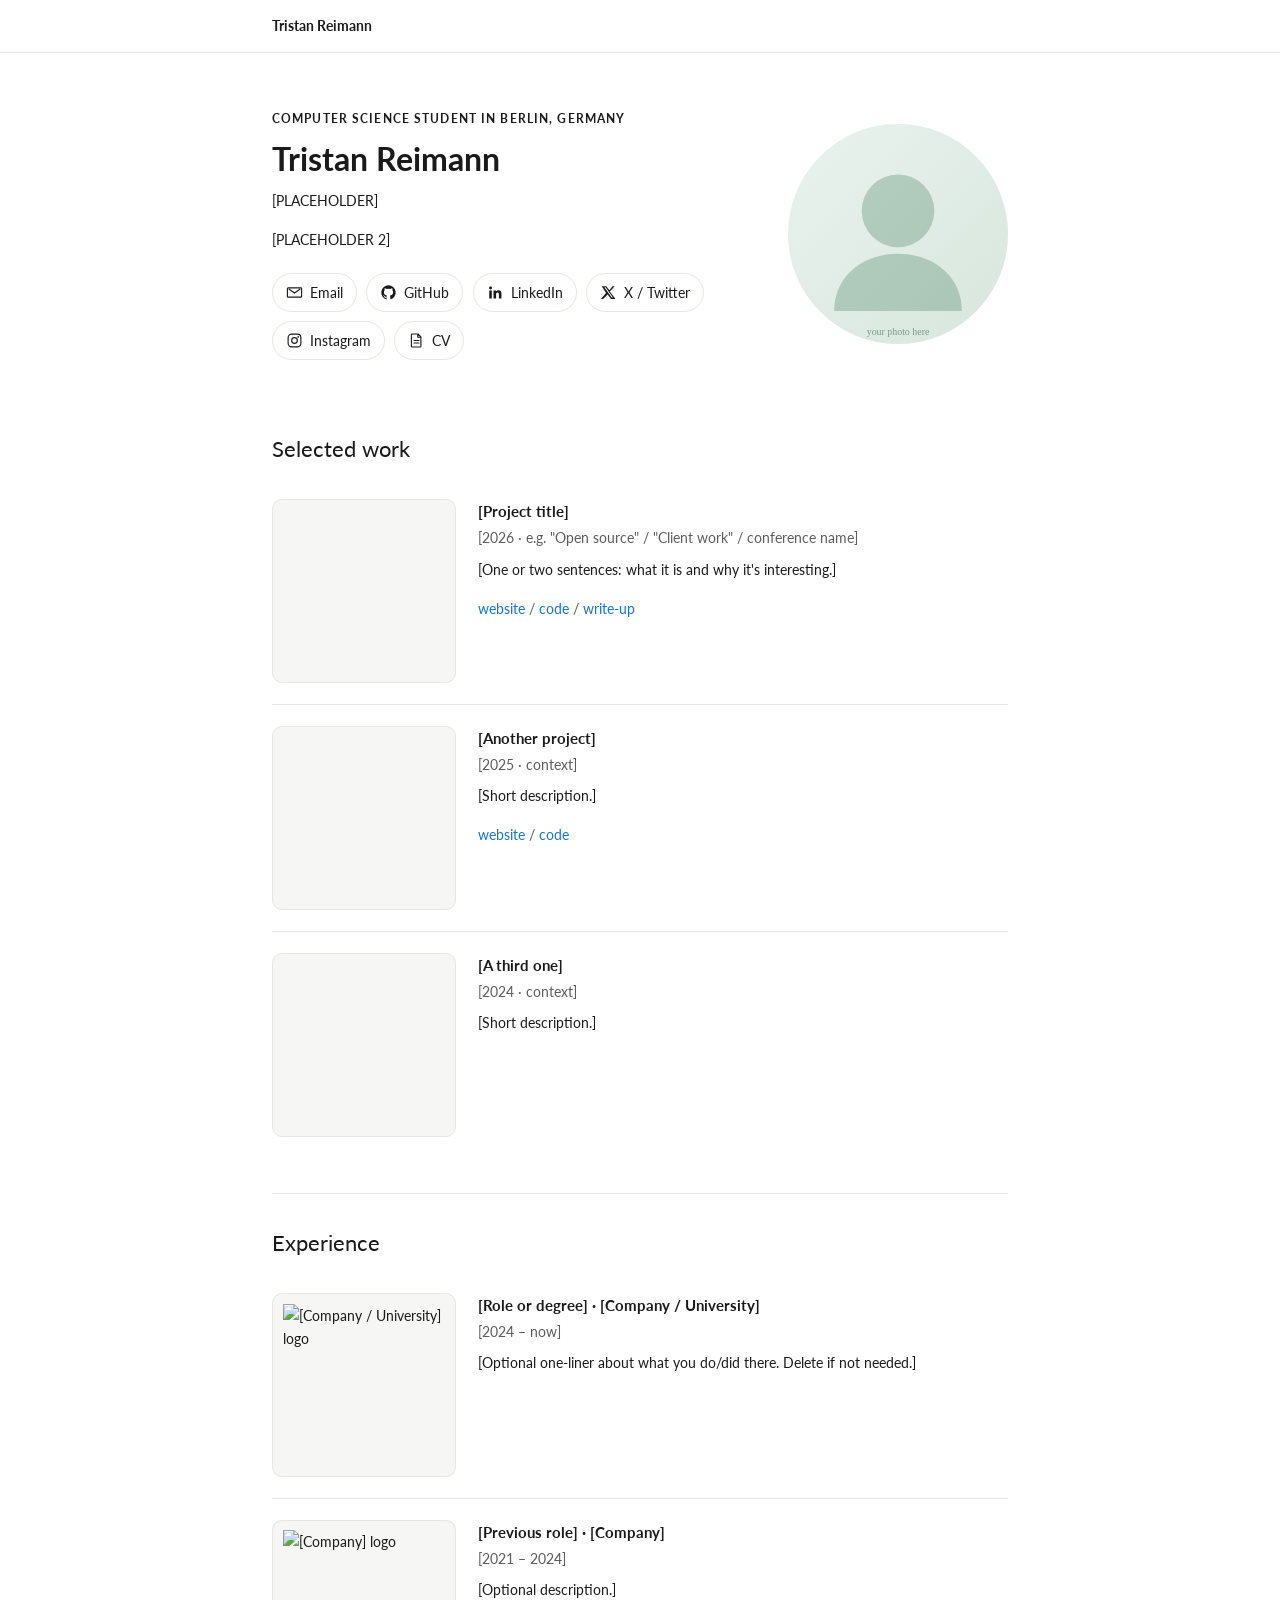
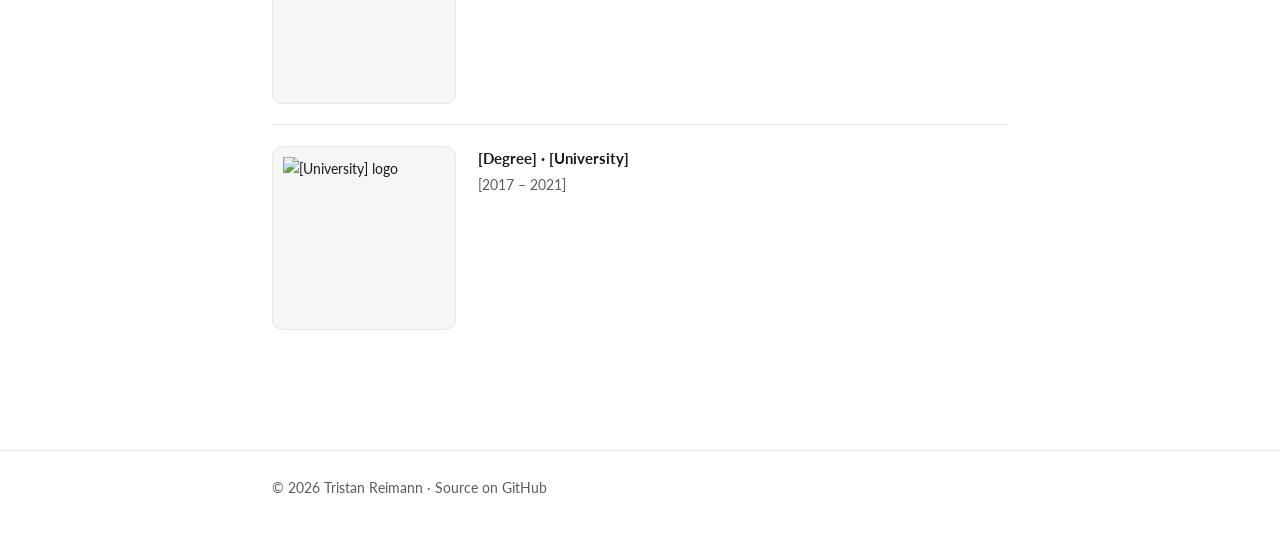
==== commit 9c0c8119: "changed website layout" ====
--- a/index.html
+++ b/index.html
@@ -3,15 +3,15 @@
 <!--
   ============================================================
   index.html — Single-page personal homepage
+  Design modelled on the classic academic homepage template.
   ============================================================
   Layout (top to bottom):
 
-  1. HERO        — bio on the left, photo on the right,
-                   social links underneath the bio
-  2. NEWS        — short dated updates
-  3. SELECTED WORK — projects / publications / things you made
-  4. EXPERIENCE  — education & jobs as a timeline
-  5. FOOTER
+  1. HERO           — bio on the left, circular photo on the
+                       right, social links underneath the bio
+  2. SELECTED WORK  — projects, as thumbnail-left/text-right rows
+  3. EXPERIENCE     — education & jobs, as logo-left/text-right rows
+  4. FOOTER
   ============================================================
 -->
 <head>
@@ -28,14 +28,9 @@
 
 <body>
 
-<!-- HEADER — keep identical to about.html, except "is-active" -->
 <header class="site-header">
   <div class="wrap">
     <a class="site-name" href="index.html">Tristan Reimann</a>
-    <nav class="site-nav" aria-label="Main navigation">
-      <a href="index.html" class="is-active">Home</a>
-      <a href="about.html">About</a>
-    </nav>
   </div>
 </header>
 
@@ -109,34 +104,11 @@
 
 
   <!-- ==========================================================
-       2. NEWS — short dated updates, newest first.
-       Each update is one <li>: a <time> tag + text.
-       ========================================================== -->
-  <section id="news">
-    <h2>News</h2>
-    <ul class="news-list">
-      <li>
-        <time datetime="2026-06">Jun 2026</time>
-        <p>[Something recent — started a new job, launched a project, gave a talk…]</p>
-      </li>
-      <li>
-        <time datetime="2026-03">Mar 2026</time>
-        <p>[Another update. Emojis are welcome here if that's your style. 🎉]</p>
-      </li>
-      <li>
-        <time datetime="2025-11">Nov 2025</time>
-        <p>[Older update.]</p>
-      </li>
-    </ul>
-  </section>
-
-
-  <!-- ==========================================================
-       3. SELECTED WORK — projects, publications, or anything
-       you've made. Each <article class="work"> is one entry:
-       a small thumbnail on the left, text on the right.
-
-       Thumbnail: put an image (~480x360px, 4:3) in assets/images/
+       2. SELECTED WORK — projects, publications, or anything
+       you've made. Each <div class="entry-row"> is one entry:
+       a square thumbnail on the left, text on the right.
+
+       Thumbnail: put an image (~480x480px, square) in assets/images/
        and point the <img> at it. Until then a neutral placeholder
        block is shown via the "thumb-empty" class — once you add a
        real image, remove that class and uncomment the <img>.
@@ -144,71 +116,90 @@
   <section id="work">
     <h2>Selected work</h2>
 
-    <article class="work">
-      <div class="work-thumb thumb-empty">
+    <div class="entry-row">
+      <div class="entry-thumb thumb-empty">
         <!-- <img src="assets/images/project1.jpg" alt="[What the image shows]"> -->
       </div>
-      <div class="work-body">
-        <h3><a href="#">[Project title]</a></h3>
-        <p class="work-meta">[2026 · e.g. "Open source" / "Client work" / conference name]</p>
+      <div class="entry-body">
+        <a href="#" class="entry-title">[Project title]</a>
+        <p class="entry-meta">[2026 · e.g. "Open source" / "Client work" / conference name]</p>
         <p>[One or two sentences: what it is and why it's interesting.]</p>
-        <p class="work-links">
+        <p class="entry-links">
           <a href="#">website</a> / <a href="#">code</a> / <a href="#">write-up</a>
         </p>
       </div>
-    </article>
-
-    <article class="work">
-      <div class="work-thumb thumb-empty"></div>
-      <div class="work-body">
-        <h3><a href="#">[Another project]</a></h3>
-        <p class="work-meta">[2025 · context]</p>
+    </div>
+
+    <div class="entry-row">
+      <div class="entry-thumb thumb-empty"></div>
+      <div class="entry-body">
+        <a href="#" class="entry-title">[Another project]</a>
+        <p class="entry-meta">[2025 · context]</p>
         <p>[Short description.]</p>
-        <p class="work-links"><a href="#">website</a> / <a href="#">code</a></p>
-      </div>
-    </article>
-
-    <article class="work">
-      <div class="work-thumb thumb-empty"></div>
-      <div class="work-body">
-        <h3><a href="#">[A third one]</a></h3>
-        <p class="work-meta">[2024 · context]</p>
+        <p class="entry-links"><a href="#">website</a> / <a href="#">code</a></p>
+      </div>
+    </div>
+
+    <div class="entry-row">
+      <div class="entry-thumb thumb-empty"></div>
+      <div class="entry-body">
+        <a href="#" class="entry-title">[A third one]</a>
+        <p class="entry-meta">[2024 · context]</p>
         <p>[Short description.]</p>
       </div>
-    </article>
+    </div>
 
   </section>
 
 
   <!-- ==========================================================
-       4. EXPERIENCE — education and work as a simple timeline.
-       Each <li> is one station; newest first.
+       3. EXPERIENCE — education and work as logo-left/text-right
+       rows, newest first. Each <div class="entry-row"> is one
+       station. Swap the placeholder logo for the real institution/
+       employer mark in assets/images/ when you have one.
        ========================================================== -->
   <section id="experience">
     <h2>Experience</h2>
-    <ol class="timeline">
-      <li>
-        <p class="timeline-when">[2024 – now]</p>
-        <h3>[Role or degree] · <a href="#">[Company / University]</a></h3>
+
+    <div class="entry-row">
+      <div class="entry-logo">
+        <img src="assets/images/logo-placeholder.svg" alt="[Company / University] logo">
+      </div>
+      <div class="entry-body">
+        <a href="#" class="entry-title">[Role or degree] · [Company / University]</a>
+        <p class="entry-meta">[2024 – now]</p>
         <p>[Optional one-liner about what you do/did there. Delete if not needed.]</p>
-      </li>
-      <li>
-        <p class="timeline-when">[2021 – 2024]</p>
-        <h3>[Previous role] · <a href="#">[Company]</a></h3>
+      </div>
+    </div>
+
+    <div class="entry-row">
+      <div class="entry-logo">
+        <img src="assets/images/logo-placeholder.svg" alt="[Company] logo">
+      </div>
+      <div class="entry-body">
+        <a href="#" class="entry-title">[Previous role] · [Company]</a>
+        <p class="entry-meta">[2021 – 2024]</p>
         <p>[Optional description.]</p>
-      </li>
-      <li>
-        <p class="timeline-when">[2017 – 2021]</p>
-        <h3>[Degree] · <a href="#">[University]</a></h3>
-      </li>
-    </ol>
+      </div>
+    </div>
+
+    <div class="entry-row">
+      <div class="entry-logo">
+        <img src="assets/images/logo-placeholder.svg" alt="[University] logo">
+      </div>
+      <div class="entry-body">
+        <a href="#" class="entry-title">[Degree] · [University]</a>
+        <p class="entry-meta">[2017 – 2021]</p>
+      </div>
+    </div>
+
   </section>
 
 </main>
 
 
 <!-- ==========================================================
-     5. FOOTER
+     4. FOOTER
      ========================================================== -->
 <footer class="site-footer">
   <div class="wrap">
--- a/css/style.css
+++ b/css/style.css
@@ -1,5 +1,7 @@
 /* ============================================================
    style.css — single stylesheet for the whole site
+   Design modelled on the classic academic homepage template
+   (Lato font, blue/orange links, thumbnail/logo-left rows).
    Organised top-to-bottom:
      1. Design tokens        (colors, fonts, sizes — edit here)
      2. Base / reset
@@ -7,48 +9,35 @@
      4. Site header + nav
      5. Hero
      6. Social chips
-     7. Sections (News, Work, Experience)
+     7. Sections (Selected work, Experience — shared "entry-row")
      8. Footer
      9. Responsive tweaks
    Change a token in section 1 and it restyles the whole site.
    ============================================================ */
 
+@import url('https://fonts.googleapis.com/css2?family=Lato:ital,wght@0,400;0,700;1,400;1,700&display=swap');
+
 /* ---------- 1. DESIGN TOKENS ------------------------------- */
 :root {
-  /* Palette — light mode */
+  /* Palette — light only */
   --bg:            #ffffff;
   --bg-soft:       #f6f6f4;   /* subtle panels, thumbnails */
   --text:          #1a1a1a;
   --text-soft:     #5c5c5c;   /* meta, captions */
   --border:        #e6e6e2;
-  --accent:        #2f6f4e;   /* links, highlights — one calm green */
-  --accent-soft:   #eaf3ee;
+  --link:          #1772d0;   /* link color */
+  --link-hover:    #f09228;   /* link hover/focus color */
 
   /* Typography */
-  --font-sans: "Inter", -apple-system, BlinkMacSystemFont, "Segoe UI",
-               Roboto, Helvetica, Arial, sans-serif;
-  --font-serif: Georgia, "Times New Roman", serif;
+  --font-sans: 'Lato', Verdana, Helvetica, Arial, sans-serif;
 
   /* Rhythm */
   --measure: 68ch;            /* max reading width */
-  --page-max: 940px;          /* max page width */
+  --page-max: 800px;          /* max page width */
   --gap: 1.15rem;
   --radius: 10px;
 
-  color-scheme: light dark;
-}
-
-/* Palette — dark mode (auto, follows the OS setting) */
-@media (prefers-color-scheme: dark) {
-  :root {
-    --bg:          #14161a;
-    --bg-soft:     #1c1f25;
-    --text:        #e7e7e4;
-    --text-soft:   #a0a3a8;
-    --border:      #2a2e35;
-    --accent:      #6cc79a;
-    --accent-soft: #1e2a24;
-  }
+  color-scheme: light;
 }
 
 /* ---------- 2. BASE / RESET -------------------------------- */
@@ -61,7 +50,7 @@
   background: var(--bg);
   color: var(--text);
   font-family: var(--font-sans);
-  font-size: 1.02rem;
+  font-size: 14px;
   line-height: 1.65;
   -webkit-font-smoothing: antialiased;
   text-rendering: optimizeLegibility;
@@ -69,18 +58,18 @@
 
 img { max-width: 100%; height: auto; display: block; }
 
-h1, h2, h3 { line-height: 1.2; font-weight: 650; letter-spacing: -0.015em; }
-h1 { font-size: clamp(2.1rem, 5vw, 3rem); margin: 0.2em 0 0.3em; }
-h2 { font-size: 1.35rem; margin: 0 0 1rem; }
-h3 { font-size: 1.08rem; margin: 0 0 0.25rem; }
+h1, h2, h3 { font-family: var(--font-sans); line-height: 1.25; }
+h1 { font-size: 32px; font-weight: 700; margin: 0.3em 0 0.3em; }
+h2 { font-size: 22px; font-weight: 400; margin: 0 0 1rem; }
+h3 { font-size: 15px; font-weight: 700; margin: 0 0 0.25rem; }
 
 p { margin: 0 0 1rem; max-width: var(--measure); }
 
-a { color: var(--accent); text-decoration: none; }
-a:hover { text-decoration: underline; text-underline-offset: 3px; }
+a { color: var(--link); text-decoration: none; }
+a:hover, a:focus { color: var(--link-hover); text-decoration: none; }
 
 :focus-visible {
-  outline: 2px solid var(--accent);
+  outline: 2px solid var(--link-hover);
   outline-offset: 3px;
   border-radius: 3px;
 }
@@ -102,8 +91,8 @@
   text-transform: uppercase;
   letter-spacing: 0.09em;
   font-size: 0.78rem;
-  font-weight: 600;
-  color: var(--accent);
+  font-weight: 700;
+  color: var(--text-soft);
   margin: 0;
 }
 
@@ -111,10 +100,6 @@
 .site-header {
   border-bottom: 1px solid var(--border);
   background: var(--bg);
-  position: sticky;
-  top: 0;
-  z-index: 10;
-  backdrop-filter: saturate(160%) blur(6px);
 }
 .site-header .wrap {
   display: flex;
@@ -122,19 +107,19 @@
   justify-content: space-between;
   padding-block: 0.9rem;
 }
-.site-name { font-weight: 700; color: var(--text); letter-spacing: -0.01em; }
-.site-name:hover { text-decoration: none; color: var(--accent); }
+.site-name { font-weight: 700; color: var(--text); }
+.site-name:hover { color: var(--link-hover); }
 .site-nav { display: flex; gap: 1.3rem; }
 .site-nav a { color: var(--text-soft); font-size: 0.95rem; }
-.site-nav a:hover { color: var(--text); text-decoration: none; }
-.site-nav a.is-active { color: var(--text); font-weight: 600; }
+.site-nav a:hover { color: var(--link-hover); }
+.site-nav a.is-active { color: var(--text); font-weight: 700; }
 
 /* ---------- 5. HERO ---------------------------------------- */
 .hero {
   display: grid;
-  grid-template-columns: 1fr minmax(180px, 260px);
+  grid-template-columns: 1fr minmax(160px, 220px);
   gap: clamp(1.5rem, 5vw, 3rem);
-  align-items: start;
+  align-items: center;
   padding-block: 1rem 2.5rem;
 }
 .hero-text { min-width: 0; }
@@ -145,8 +130,7 @@
   width: 100%;
   aspect-ratio: 1 / 1;
   object-fit: cover;
-  border-radius: var(--radius);
-  border: 1px solid var(--border);
+  border-radius: 50%;
   background: var(--bg-soft);
 }
 
@@ -167,109 +151,81 @@
   color: var(--text);
   background: var(--bg);
   font-size: 0.9rem;
-  font-weight: 500;
-  transition: border-color 0.15s ease, background 0.15s ease, transform 0.15s ease;
+  font-weight: 400;
+  transition: border-color 0.15s ease, background 0.15s ease;
 }
 .chip:hover {
-  text-decoration: none;
-  border-color: var(--accent);
-  background: var(--accent-soft);
-  color: var(--accent);
-  transform: translateY(-1px);
+  border-color: var(--link-hover);
+  background: #fff6ea;
+  color: var(--link-hover);
 }
 .chip .icon { width: 17px; height: 17px; flex: none; }
 
-/* ---------- 7. SECTIONS ------------------------------------ */
-
-/* News */
-.news-list { list-style: none; margin: 0; padding: 0; }
-.news-list li {
+/* ---------- 7. SECTIONS -------------------------------------
+   Selected work and Experience share the "entry-row" pattern:
+   a thumbnail/logo on the left (~25%), text on the right.
+   ------------------------------------------------------------ */
+.entry-row {
   display: grid;
-  grid-template-columns: 6.5rem 1fr;
-  gap: 1rem;
-  padding-block: 0.55rem;
-}
-.news-list time {
-  color: var(--text-soft);
-  font-size: 0.85rem;
-  font-variant-numeric: tabular-nums;
-  padding-top: 0.15rem;
-}
-.news-list p { margin: 0; }
-
-/* Selected work */
-.work {
-  display: grid;
-  grid-template-columns: 168px 1fr;
+  grid-template-columns: 25% 1fr;
   gap: 1.4rem;
   padding-block: 1.3rem;
   align-items: start;
 }
-.work + .work { border-top: 1px solid var(--border); }
-.work-thumb {
+.entry-row + .entry-row { border-top: 1px solid var(--border); }
+
+.entry-thumb {
   border-radius: var(--radius);
   overflow: hidden;
   border: 1px solid var(--border);
-  aspect-ratio: 4 / 3;
+  aspect-ratio: 1 / 1;
   background: var(--bg-soft);
-}
-.work-thumb img { width: 100%; height: 100%; object-fit: cover; }
-.thumb-empty {
-  background:
-    linear-gradient(135deg, var(--bg-soft) 0%, var(--accent-soft) 100%);
-}
-.work-body h3 { margin-bottom: 0.15rem; }
-.work-meta {
+  display: flex;
+  align-items: center;
+  justify-content: center;
+}
+.entry-thumb img { width: 100%; height: 100%; object-fit: cover; }
+.entry-thumb.thumb-empty { background: var(--bg-soft); }
+
+/* Experience logos: contain (don't crop institution/employer marks) */
+.entry-logo {
+  border-radius: var(--radius);
+  overflow: hidden;
+  border: 1px solid var(--border);
+  aspect-ratio: 1 / 1;
+  background: var(--bg-soft);
+  display: flex;
+  align-items: center;
+  justify-content: center;
+  padding: 0.6rem;
+}
+.entry-logo img { width: 100%; height: 100%; object-fit: contain; }
+
+.entry-title {
+  display: block;
+  font-weight: 700;
+  font-size: 15px;
+  color: var(--text);
+  margin-bottom: 0.15rem;
+}
+.entry-title:hover { color: var(--link-hover); }
+
+.entry-meta {
   color: var(--text-soft);
   font-size: 0.85rem;
-  margin: 0 0 0.5rem;
-}
-.work-links { font-size: 0.9rem; color: var(--text-soft); margin-top: 0.4rem; }
-
-/* Experience timeline */
-.timeline { list-style: none; margin: 0; padding: 0; }
-.timeline li {
-  position: relative;
-  padding: 0 0 1.5rem 1.6rem;
-  border-left: 2px solid var(--border);
-}
-.timeline li:last-child { padding-bottom: 0; }
-.timeline li::before {
-  content: "";
-  position: absolute;
-  left: -7px;
-  top: 0.35rem;
-  width: 12px;
-  height: 12px;
-  border-radius: 50%;
-  background: var(--bg);
-  border: 2px solid var(--accent);
-}
-.timeline-when {
-  color: var(--text-soft);
-  font-size: 0.85rem;
-  margin: 0 0 0.15rem;
-  font-variant-numeric: tabular-nums;
-}
-.timeline h3 { font-weight: 600; }
-
-/* About page intro */
-.intro { max-width: var(--measure); }
-.portrait {
-  border-radius: var(--radius);
-  max-width: 320px;
-  border: 1px solid var(--border);
-}
+  margin: 0.2rem 0 0.5rem;
+}
+.entry-links { font-size: 0.9rem; color: var(--text-soft); margin-top: 0.4rem; }
 
 /* ---------- 8. FOOTER -------------------------------------- */
 .site-footer {
   border-top: 1px solid var(--border);
   color: var(--text-soft);
-  font-size: 0.9rem;
+  font-size: 0.85rem;
   padding-block: 1.6rem;
 }
 .site-footer a { color: var(--text-soft); }
-.site-footer a:hover { color: var(--accent); }
+.site-footer a:hover { color: var(--link-hover); }
 
 /* ---------- 9. RESPONSIVE ---------------------------------- */
 @media (max-width: 640px) {
@@ -280,9 +236,8 @@
     order: -1;
     max-width: 160px;
   }
-  .work { grid-template-columns: 1fr; }
-  .work-thumb { max-width: 240px; }
-  .news-list li { grid-template-columns: 1fr; gap: 0.15rem; }
+  .entry-row { grid-template-columns: 1fr; }
+  .entry-thumb, .entry-logo { max-width: 200px; }
 }
 
 @media (prefers-reduced-motion: reduce) {
